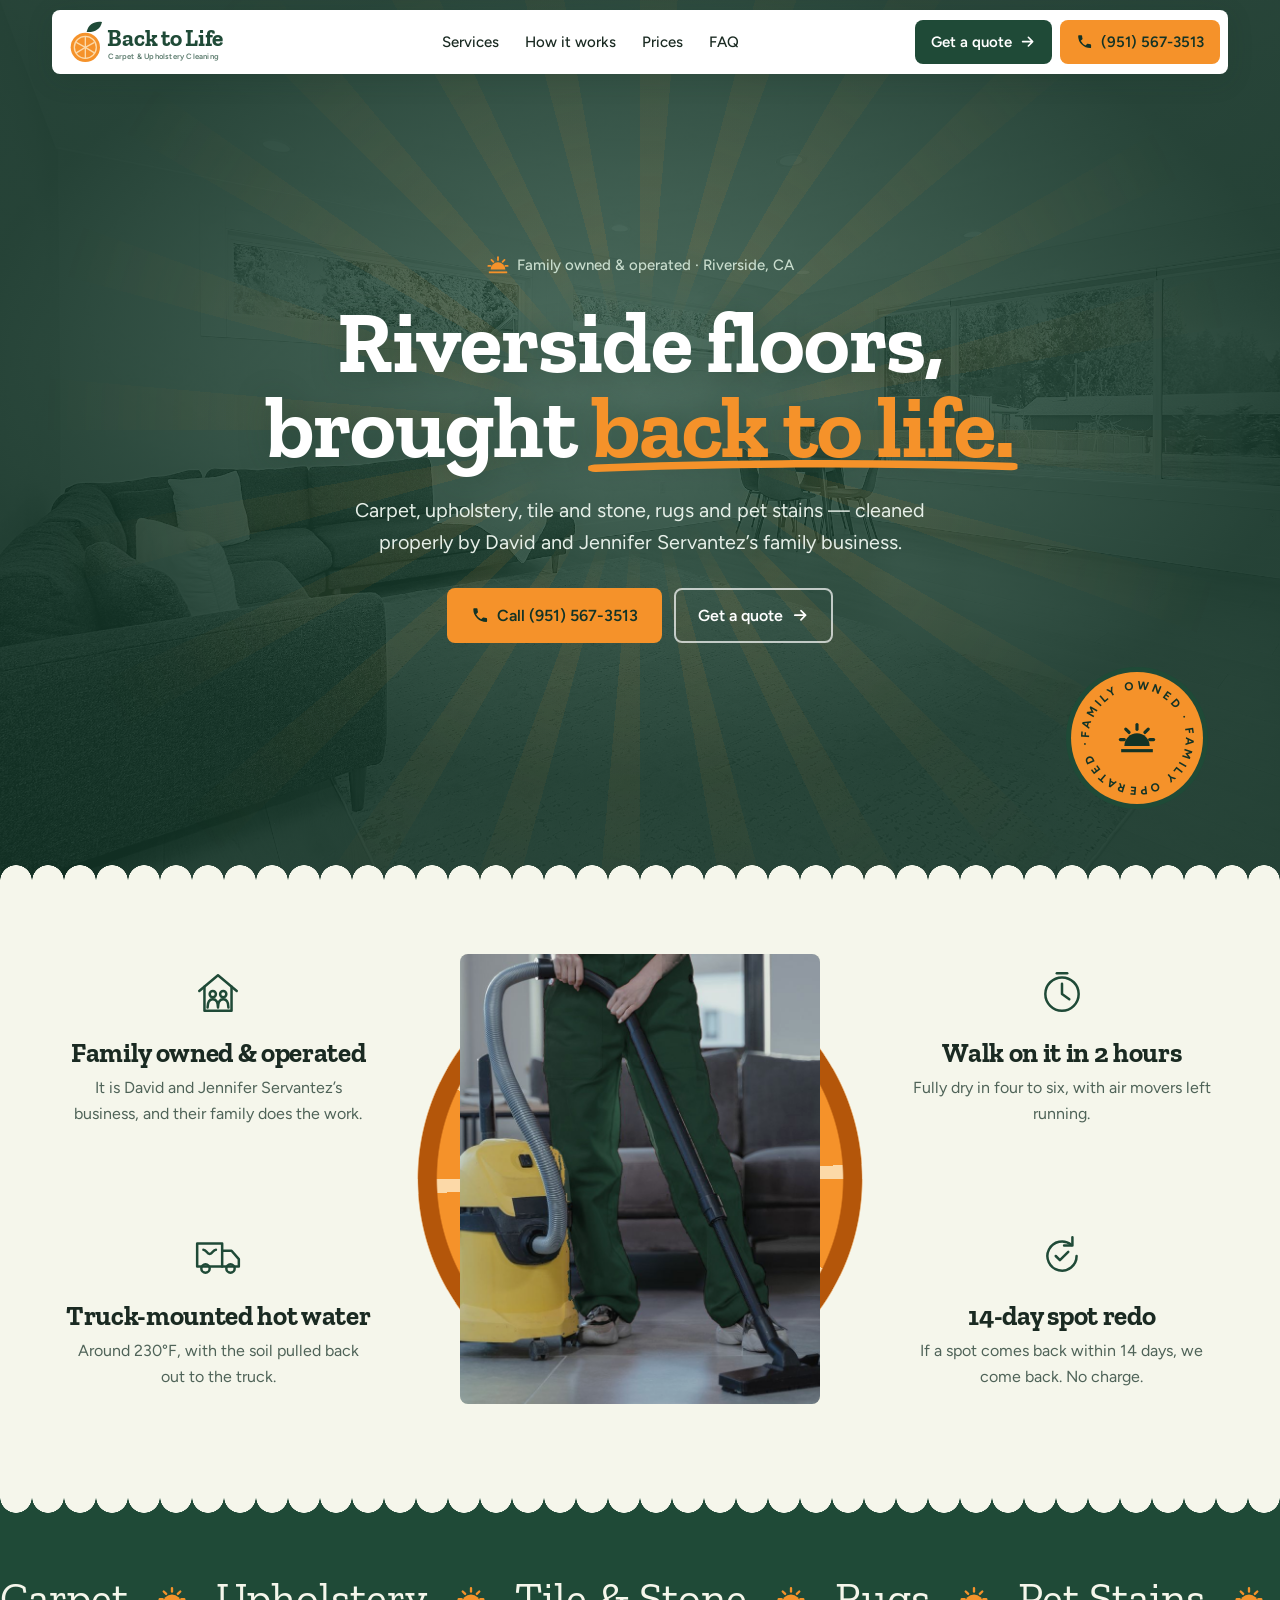
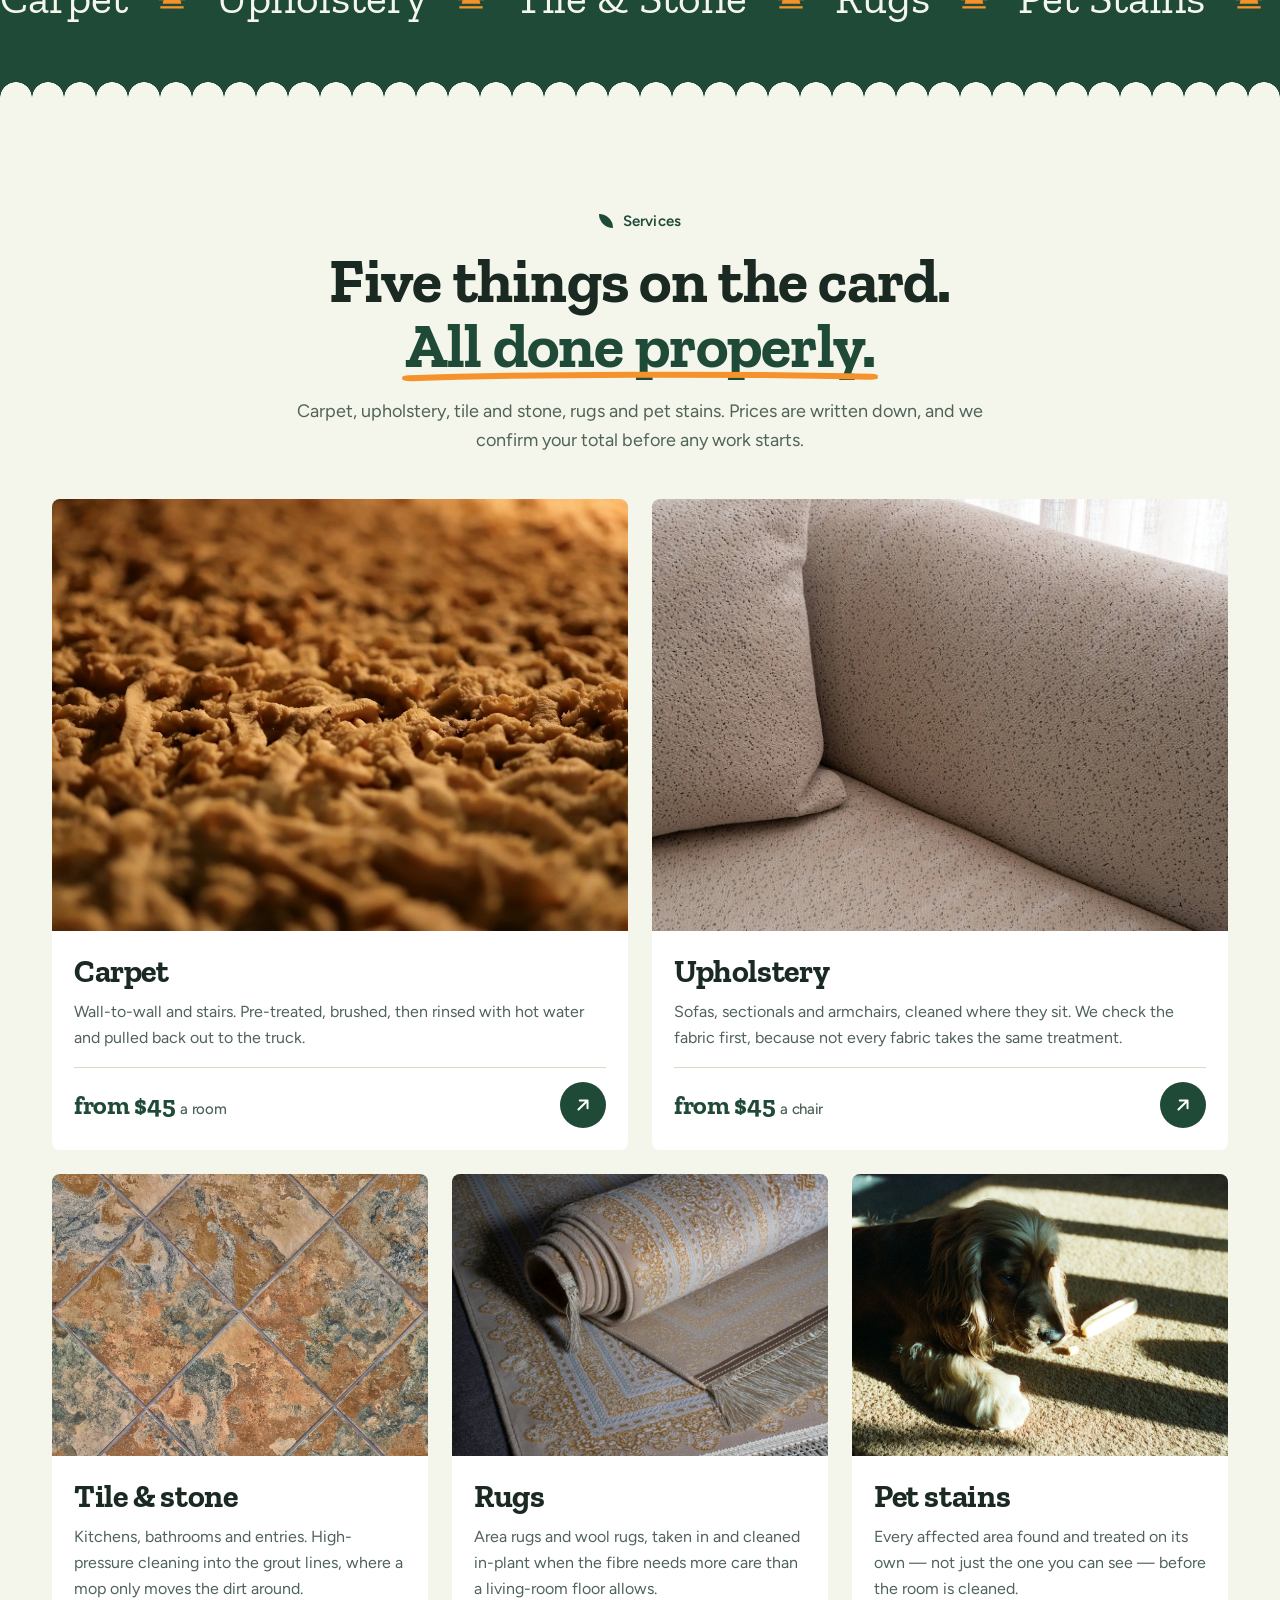
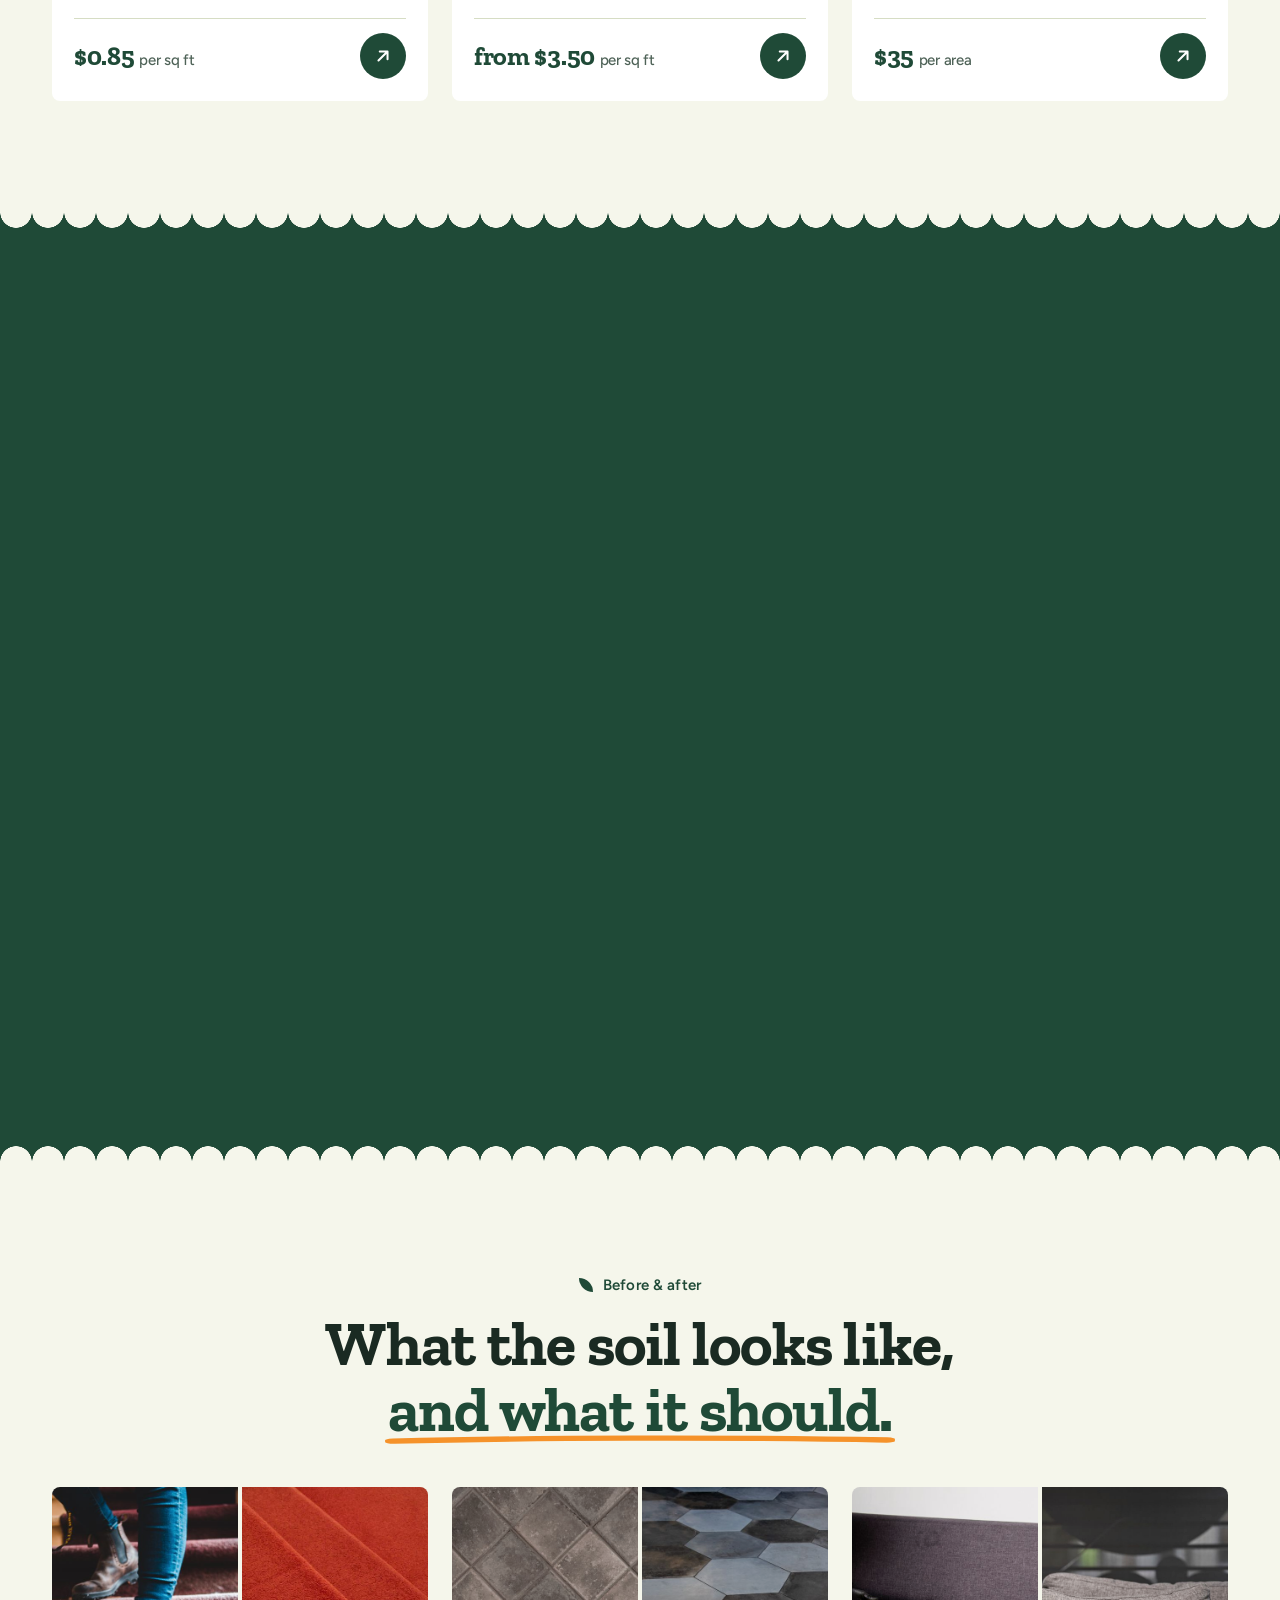
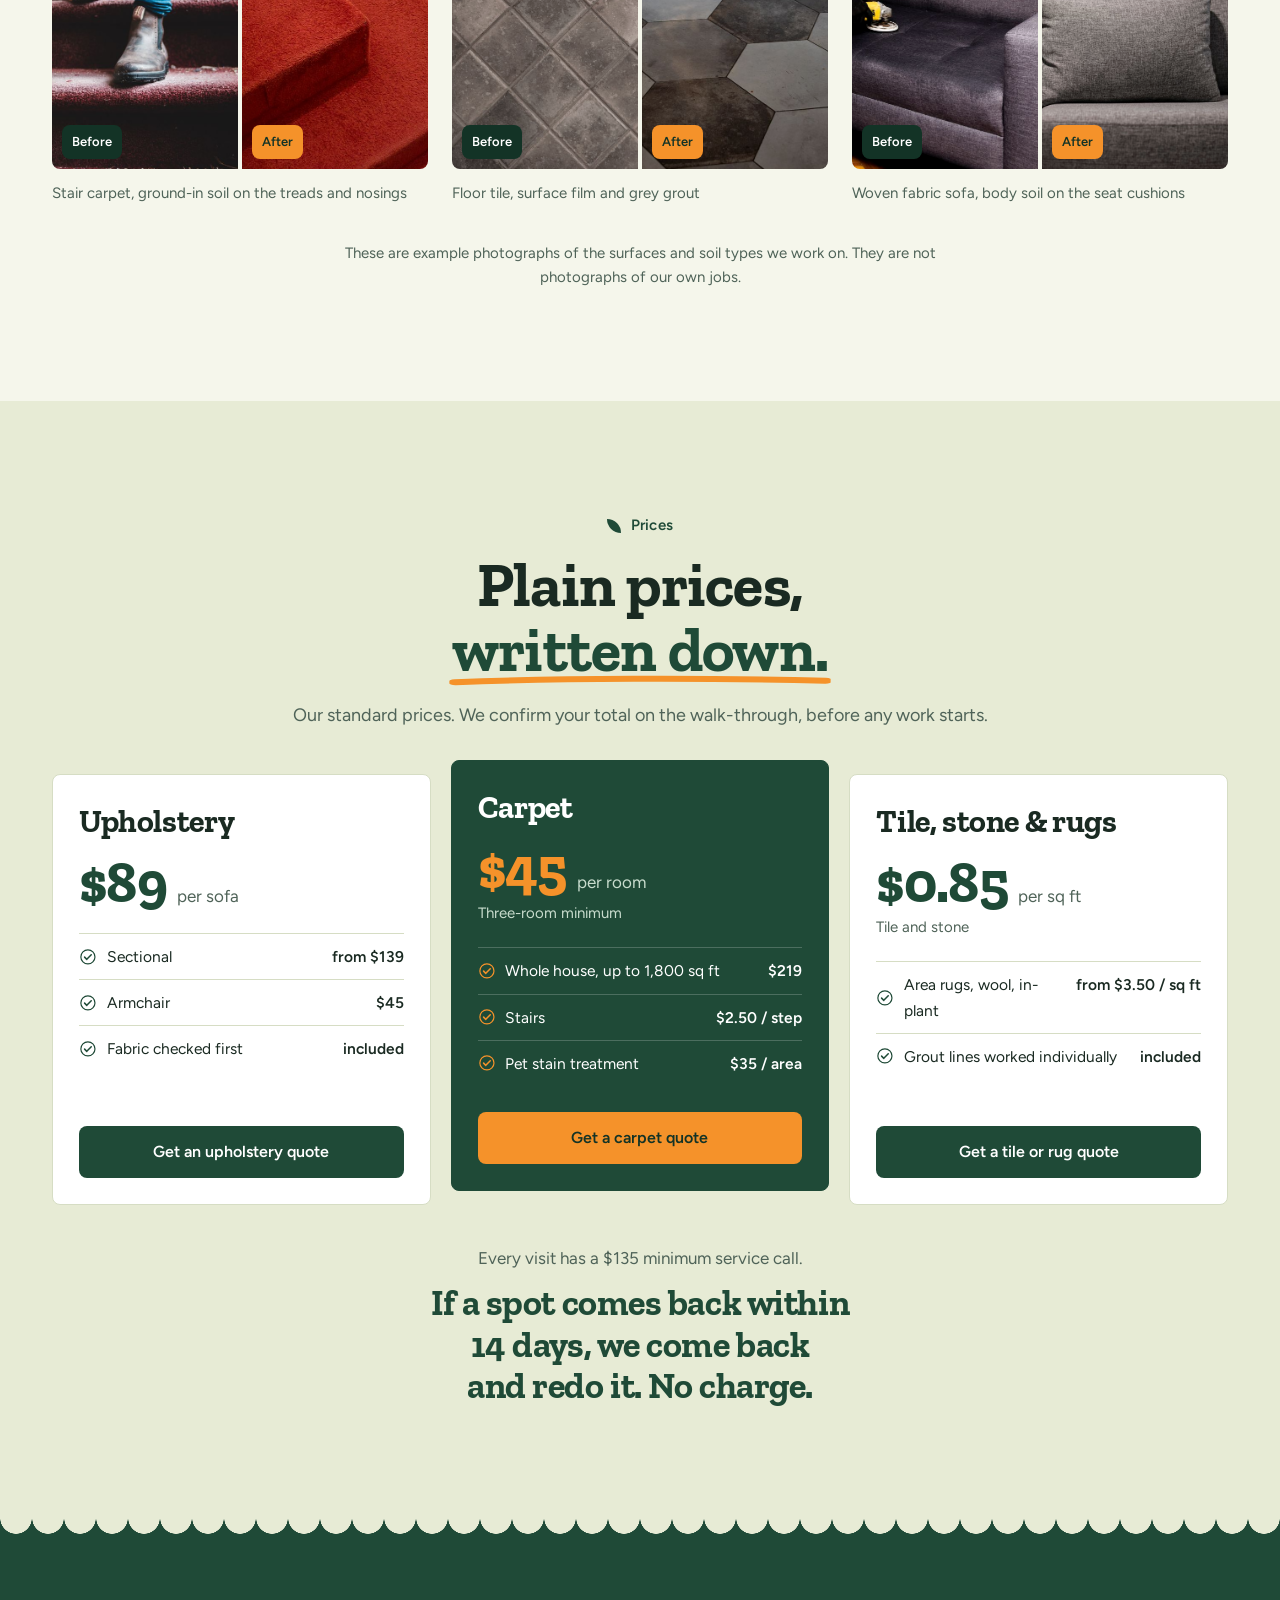
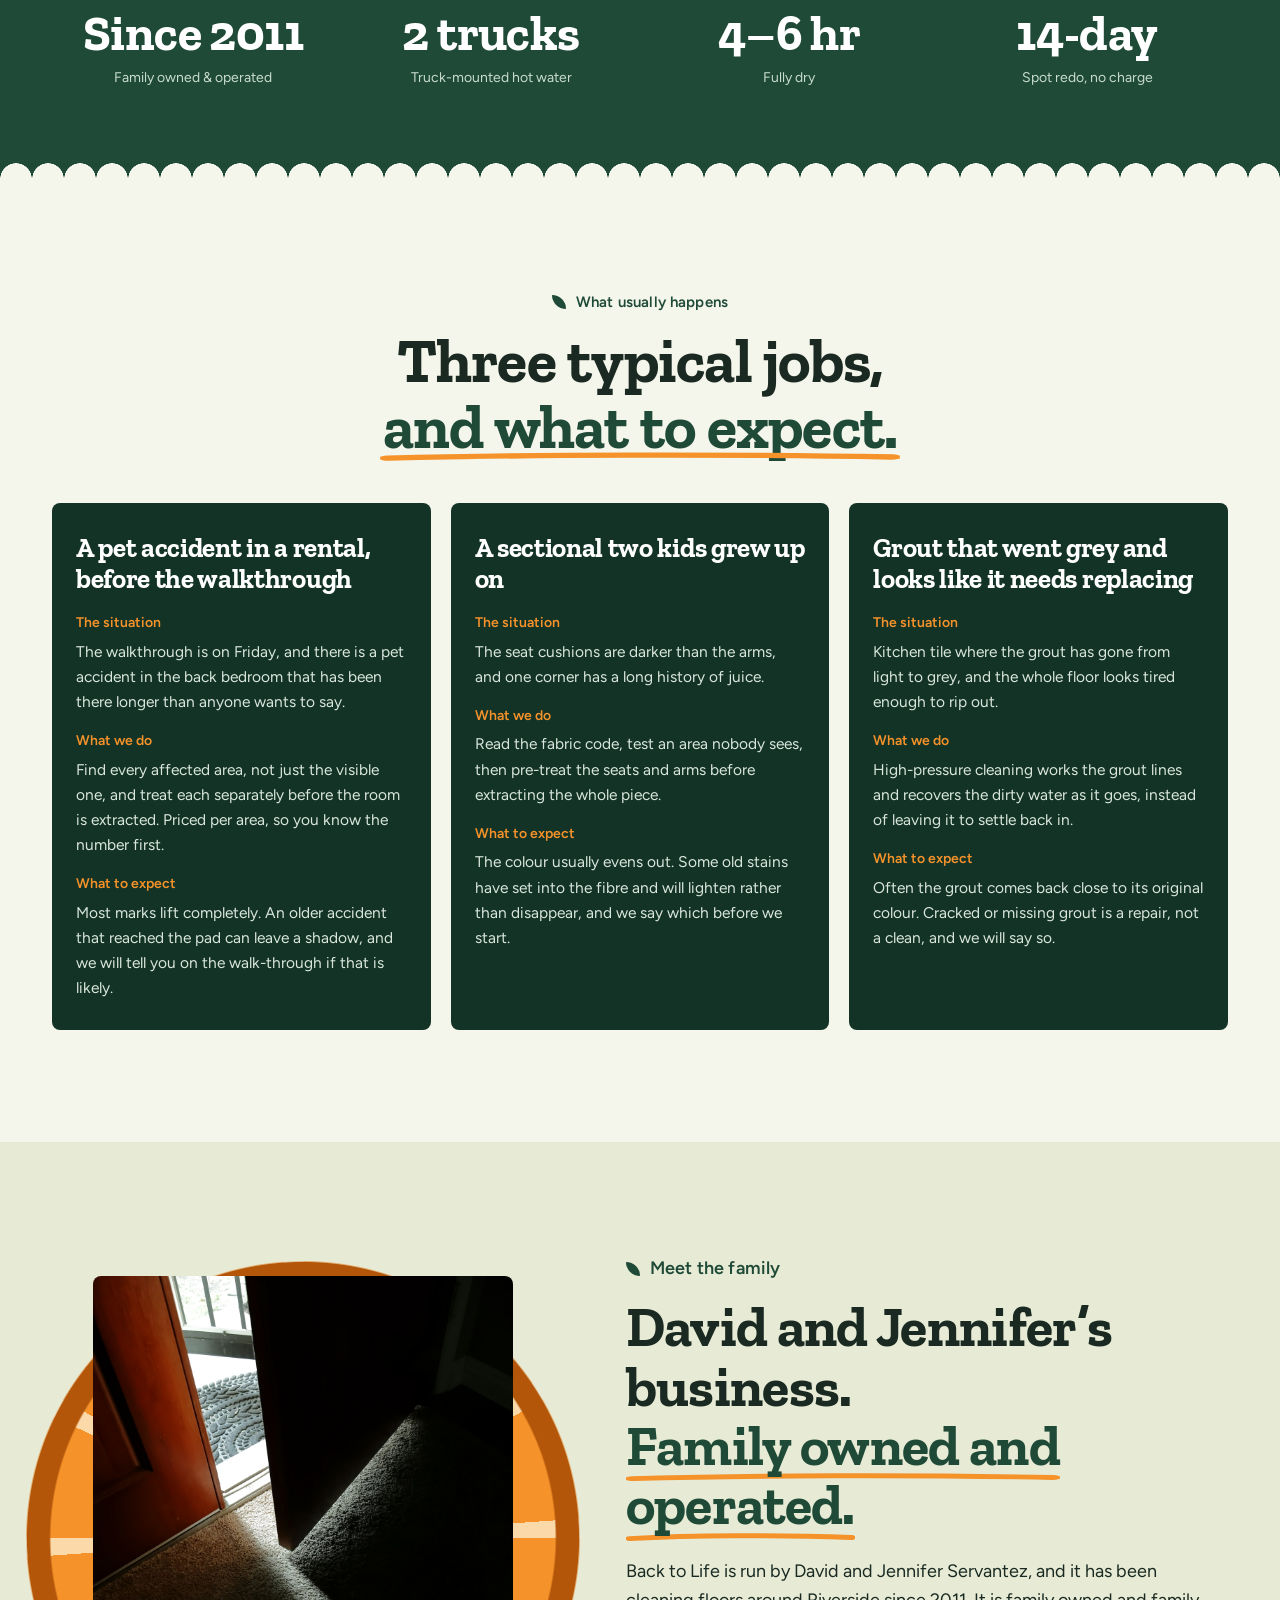
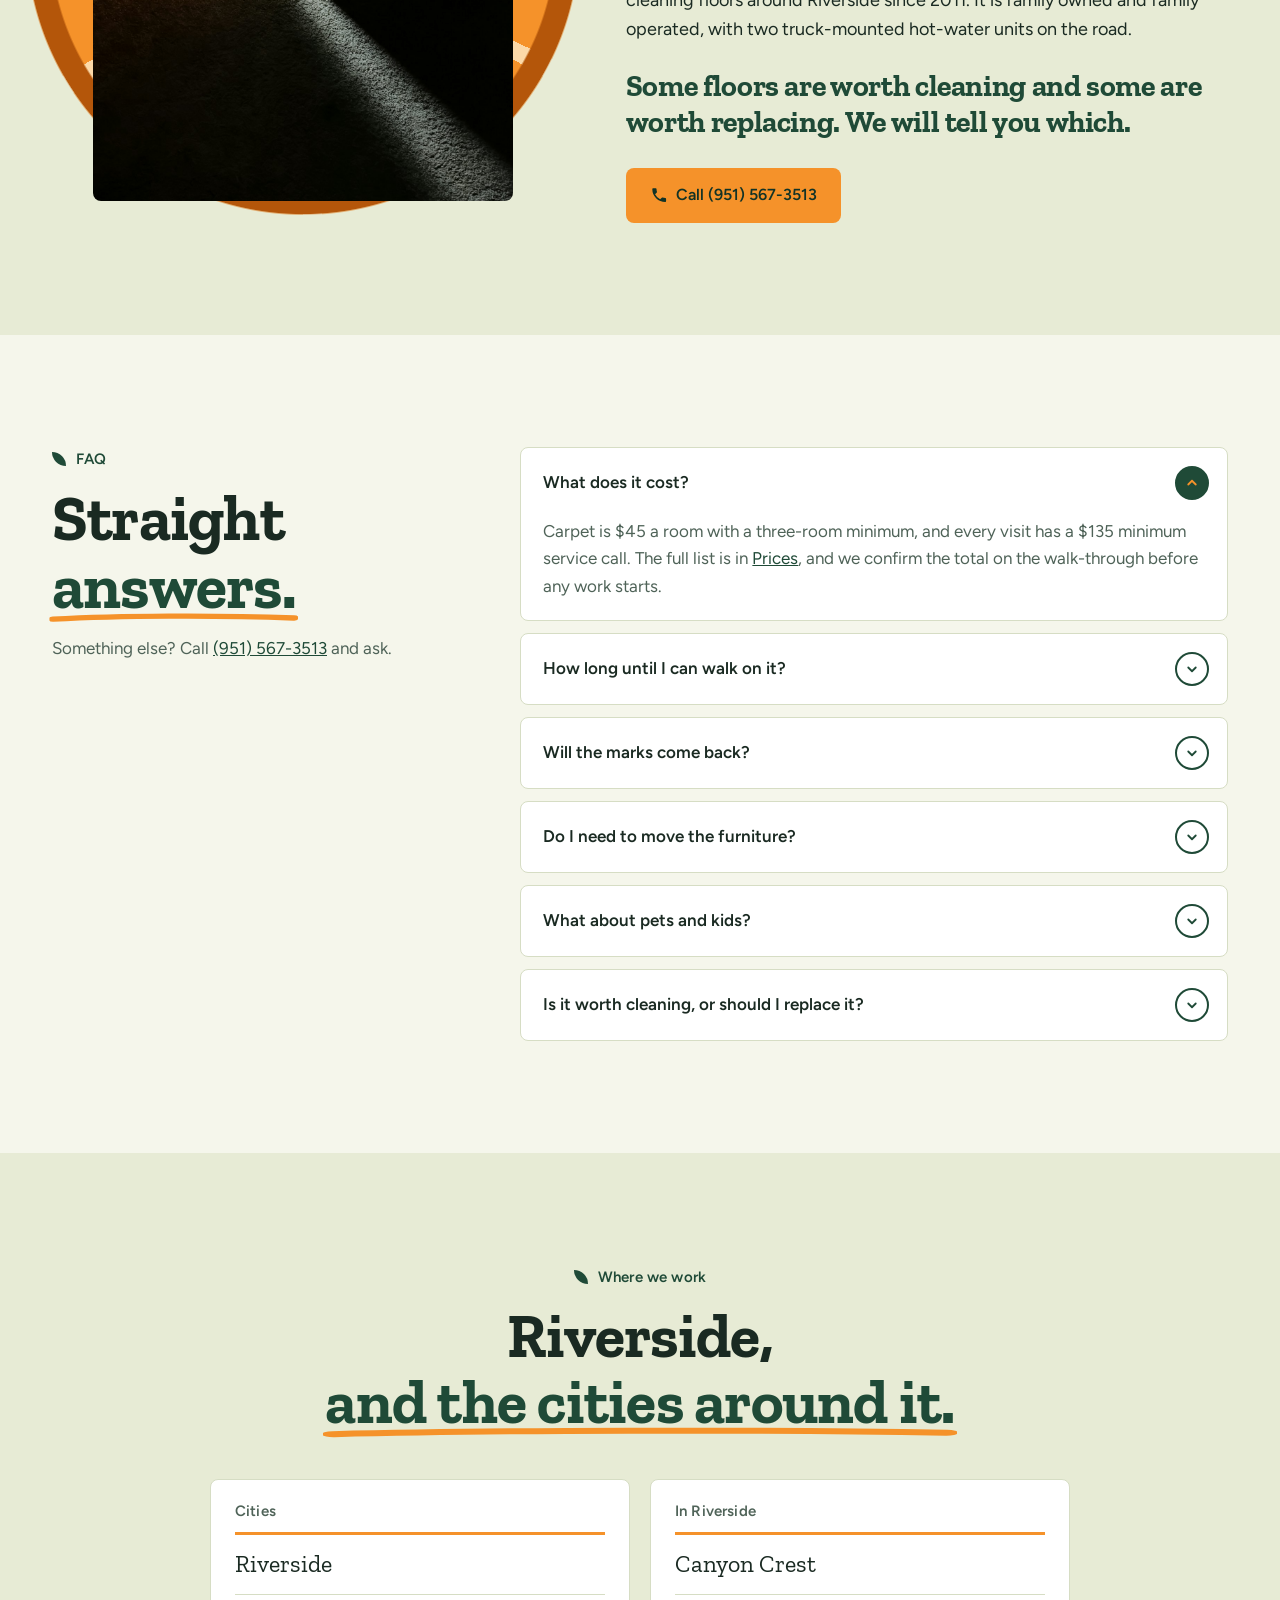
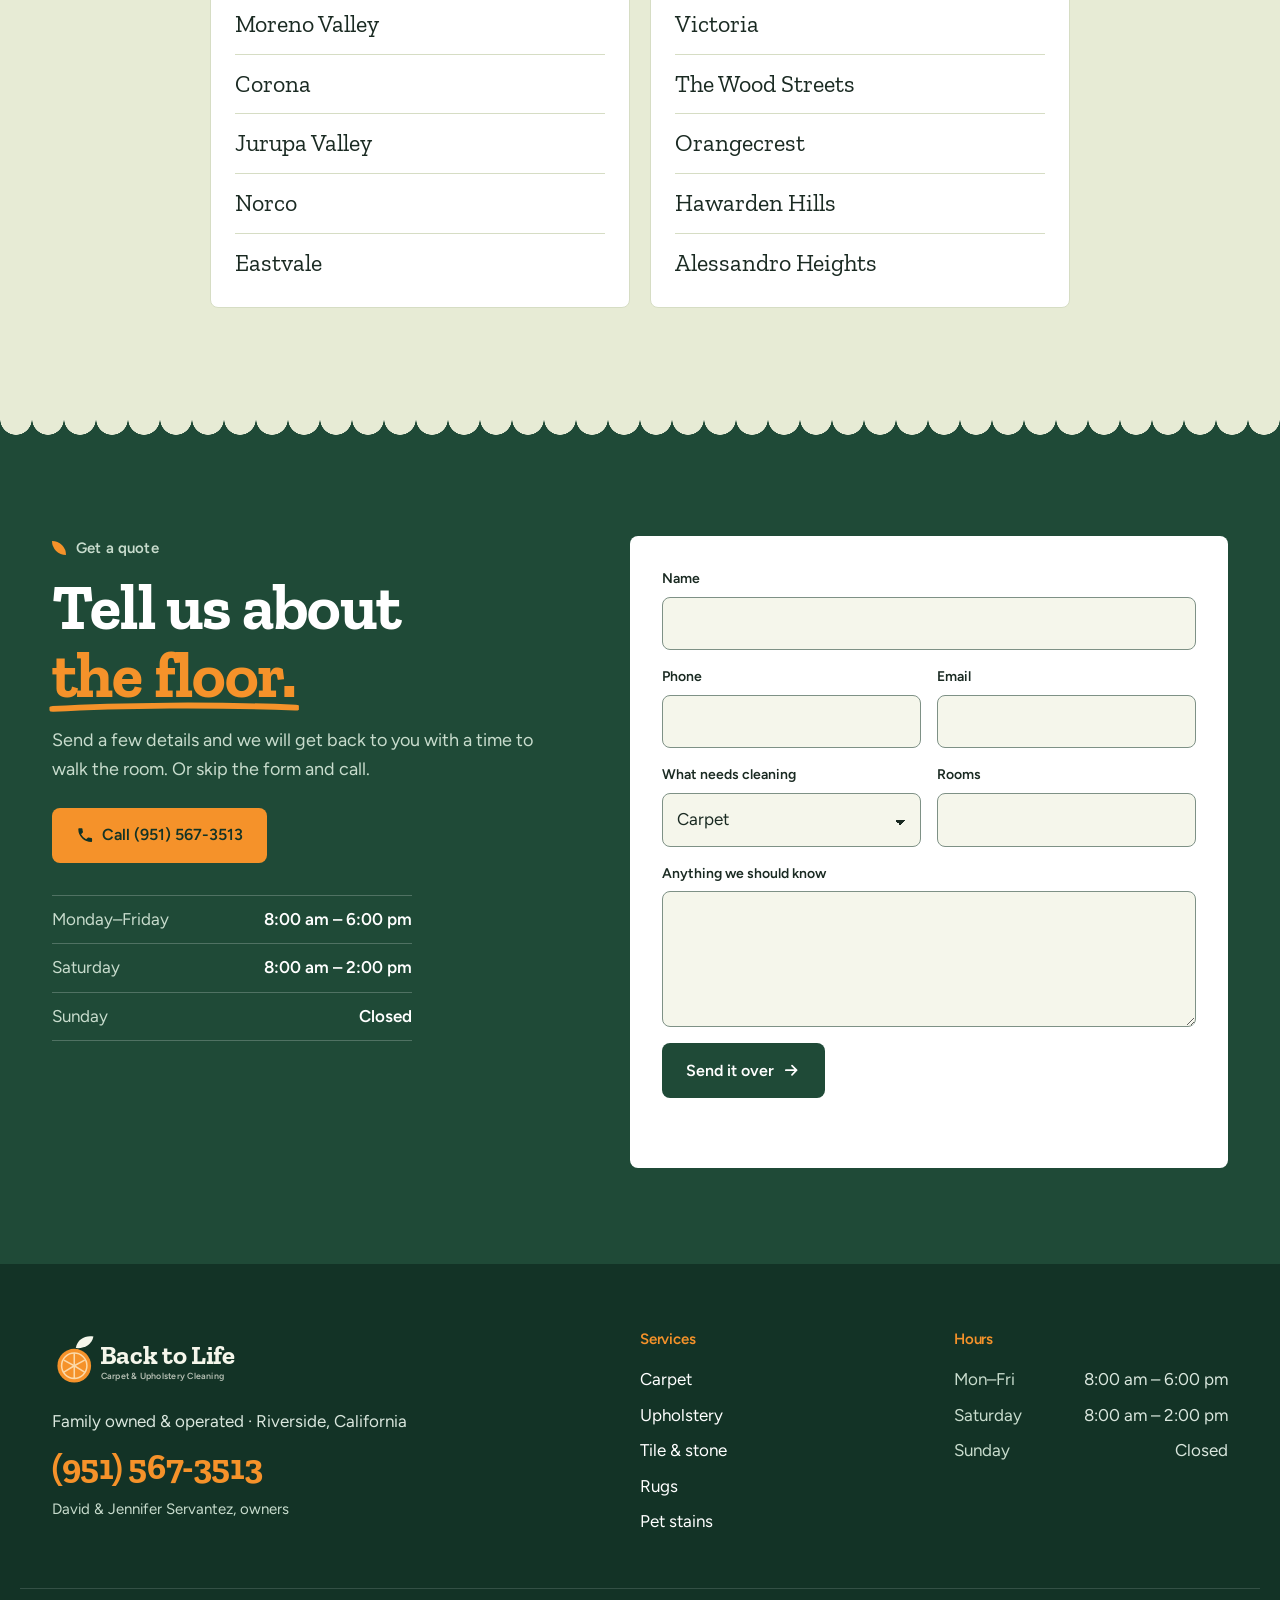
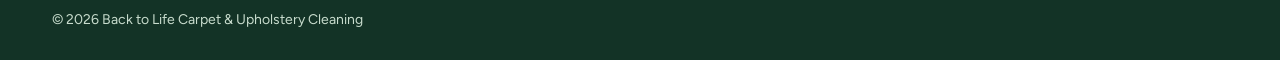
==== e/index.html @ da3a1305 "Preview: add Concepts E, F and G Co-Authored-By: Claude Opus 5.5 <noreply@anthropic.com>" ====
<!doctype html>
<html lang="en">
<head>
  <meta charset="utf-8">
  <meta name="viewport" content="width=device-width, initial-scale=1">
  <title>Back to Life Carpet &amp; Upholstery Cleaning · Riverside, CA</title>
  <meta name="description" content="Family owned and operated carpet, upholstery, tile and stone, rug and pet stain cleaning in Riverside, California. Call (951) 567-3513.">
  <meta name="robots" content="noindex, nofollow">
  <!-- CONCEPT E (citrus grove) — spec mockup for a prospect. Not launched. Same layout as Concepts A to D; new palette, type and proposed logo. Many details are illustrative — see HANDOFF-FOR-JOHN.md §0. -->
  <link rel="preconnect" href="https://fonts.googleapis.com">
  <link rel="preconnect" href="https://fonts.gstatic.com" crossorigin>
  <link href="https://fonts.googleapis.com/css2?family=Zilla+Slab:wght@600;700&family=Figtree:wght@400;500;600;700&display=swap" rel="stylesheet">
  <link rel="stylesheet" href="styles.css">
  <script>document.documentElement.classList.add('js');</script>
</head>
<body>
  <!-- ============ SVG sprite: logo + icons ============ -->
  <svg width="0" height="0" style="position:absolute" aria-hidden="true" focusable="false">
    <!-- Logo: CONCEPT E — a proposed refresh (an orange with a leaf). Not their mark; for discussion only. -->
    <symbol id="logo" viewBox="0 0 300 72">
      <path fill="currentColor" d="M31 21 C 33 9, 44 4, 54 6 C 52 17, 42 22, 31 21 Z"/>
      <circle cx="29" cy="44" r="22" fill="#F5922A"/>
      <g stroke="#FCD9A8" stroke-width="2" stroke-linecap="round"><path d="M29 44 L29 28"/><path d="M29 44 L42 37"/><path d="M29 44 L42 52"/><path d="M29 44 L29 60"/><path d="M29 44 L16 52"/><path d="M29 44 L16 37"/></g>
      <circle cx="29" cy="44" r="16.5" fill="none" stroke="#FCD9A8" stroke-width="2"/>
      <text x="62" y="42" font-family="'Zilla Slab', Rockwell, Georgia, serif" font-weight="700" font-size="35" letter-spacing="-.4" fill="currentColor">Back to Life</text>
      <text x="63.5" y="61" font-family="'Figtree', system-ui, sans-serif" font-weight="600" font-size="11.6" letter-spacing=".3" fill="currentColor" opacity=".72">Carpet &amp; Upholstery Cleaning</text>
    </symbol>
    <symbol id="i-sun" viewBox="0 0 24 24"><path fill="currentColor" d="M4 17a8 8 0 0 1 16 0z"/><g stroke="currentColor" stroke-width="2" stroke-linecap="round"><path d="M12 3.5v3"/><path d="M4.9 6.4l2.1 2.1"/><path d="M19.1 6.4 17 8.5"/><path d="M1.5 13h2.5"/><path d="M20 13h2.5"/></g><path fill="currentColor" d="M2 19h20v2H2z"/></symbol>
    <symbol id="i-phone" viewBox="0 0 24 24"><path fill="currentColor" d="M6.6 10.8a15.2 15.2 0 0 0 6.6 6.6l2.2-2.2c.3-.3.7-.4 1-.2 1.1.4 2.3.6 3.6.6.6 0 1 .4 1 1V20c0 .6-.4 1-1 1A17 17 0 0 1 3 4c0-.6.4-1 1-1h3.5c.6 0 1 .4 1 1 0 1.3.2 2.5.6 3.6.1.3 0 .7-.2 1z"/></symbol>
    <symbol id="i-arrow" viewBox="0 0 24 24"><path fill="none" stroke="currentColor" stroke-width="2.2" stroke-linecap="round" stroke-linejoin="round" d="M5 12h14M13 6l6 6-6 6"/></symbol>
    <symbol id="i-check" viewBox="0 0 24 24"><circle cx="12" cy="12" r="9.5" fill="none" stroke="currentColor" stroke-width="1.6"/><path fill="none" stroke="currentColor" stroke-width="2" stroke-linecap="round" stroke-linejoin="round" d="M7.5 12.3l3 3 6-6.3"/></symbol>
    <symbol id="i-chev" viewBox="0 0 24 24"><path fill="none" stroke="currentColor" stroke-width="2.4" stroke-linecap="round" stroke-linejoin="round" d="M7 10l5 5 5-5"/></symbol>
    <symbol id="i-home" viewBox="0 0 48 48"><g fill="none" stroke="currentColor" stroke-width="2.4" stroke-linecap="round" stroke-linejoin="round"><path d="M6 22 24 7l18 15"/><path d="M11 18v23h26V18"/><circle cx="19" cy="25" r="3"/><circle cx="29" cy="25" r="3"/><path d="M14 38c0-5 2-8 5-8s5 3 5 8M24 38c0-5 2-8 5-8s5 3 5 8"/></g></symbol>
    <symbol id="i-truck" viewBox="0 0 48 48"><g fill="none" stroke="currentColor" stroke-width="2.4" stroke-linecap="round" stroke-linejoin="round"><path d="M4 12h24v22H4z"/><path d="M28 19h9l7 8v7H28"/><circle cx="12" cy="36" r="4"/><circle cx="36" cy="36" r="4"/><path d="M10 18c3 0 3 4 6 4s3-4 6-4"/></g></symbol>
    <symbol id="i-clock" viewBox="0 0 48 48"><g fill="none" stroke="currentColor" stroke-width="2.4" stroke-linecap="round" stroke-linejoin="round"><circle cx="24" cy="25" r="16"/><path d="M24 15v10l7 5"/><path d="M19 5h10"/></g></symbol>
    <symbol id="i-redo" viewBox="0 0 48 48"><g fill="none" stroke="currentColor" stroke-width="2.4" stroke-linecap="round" stroke-linejoin="round"><path d="M38 24a14 14 0 1 1-5-10.7"/><path d="M34 6v8h-8"/><path d="M18 24l4 4 8-8"/></g></symbol>
  </svg>

  <a class="skip-link" href="#main">Skip to content</a>

  <!-- ============ HEADER — floating white bar ============ -->
  <header class="site-header">
    <div class="wrap">
      <div class="header-bar">
        <a class="brand" href="#top" aria-label="Back to Life Carpet and Upholstery Cleaning, back to top">
          <svg class="logo" viewBox="0 0 300 72" aria-hidden="true"><use href="#logo"/></svg>
        </a>
        <nav class="site-nav" aria-label="Main">
          <ul>
            <li><a href="#services">Services</a></li>
            <li><a href="#how">How it works</a></li>
            <li><a href="#prices">Prices</a></li>
            <li><a href="#faq">FAQ</a></li>
          </ul>
        </nav>
        <div class="header-actions">
          <a class="btn btn-dark btn-sm header-quote" href="#contact">Get a quote <svg class="ico" aria-hidden="true"><use href="#i-arrow"/></svg></a>
          <a class="btn btn-accent btn-sm" href="tel:+19515673513"><svg class="ico" aria-hidden="true"><use href="#i-phone"/></svg><span class="hide-sm">(951) 567-3513</span><span class="show-sm">Call</span></a>
        </div>
      </div>
    </div>
  </header>

  <main id="main">

    <!-- ============ HERO ============ -->
    <section class="hero band-dark" id="top" aria-labelledby="hero-title">
      <!-- PLACEHOLDER stock (Unsplash) — greyscale under a grove-green overlay -->
      <img class="hero-bg" src="../assets/PLACEHOLDER-hero-room.jpg" width="2400" height="1600" fetchpriority="high"
           alt="" aria-hidden="true">
      <div class="hero-scrim" aria-hidden="true"></div>
      <div class="hero-sun" aria-hidden="true"></div>
      <div class="wrap hero-inner">
        <p class="kicker reveal"><svg class="ico" aria-hidden="true"><use href="#i-sun"/></svg> Family owned &amp; operated · Riverside, CA</p>
        <h1 id="hero-title" class="reveal">Riverside floors,<br class="br-lg"> brought <span class="hl">back to life.</span></h1>
        <p class="hero-lede reveal">Carpet, upholstery, tile and stone, rugs and pet stains — cleaned properly by David and Jennifer Servantez’s family business.</p>
        <div class="hero-ctas reveal">
          <a class="btn btn-accent" href="tel:+19515673513"><svg class="ico" aria-hidden="true"><use href="#i-phone"/></svg> Call (951) 567-3513</a>
          <a class="btn btn-light" href="#contact">Get a quote <svg class="ico" aria-hidden="true"><use href="#i-arrow"/></svg></a>
        </div>
      </div>
      <div class="stamp" aria-hidden="true">
        <svg viewBox="0 0 120 120" class="stamp-ring">
          <defs><path id="stamp-path" d="M60 60 m-44 0 a44 44 0 1 1 88 0 a44 44 0 1 1 -88 0"/></defs>
          <text><textPath href="#stamp-path" startOffset="0" textLength="272" lengthAdjust="spacing">FAMILY OWNED · FAMILY OPERATED ·</textPath></text>
        </svg>
        <svg class="stamp-sun" viewBox="0 0 24 24"><use href="#i-sun"/></svg>
      </div>
      <div class="edge edge-bottom" style="--edge: var(--bg)" aria-hidden="true"></div>
    </section>

    <!-- ============ FEATURES ============ -->
    <section class="features band-light" aria-label="Why Back to Life">
      <div class="wrap features-grid">
        <div class="feature reveal">
          <svg class="feature-ico" aria-hidden="true"><use href="#i-home"/></svg>
          <h2>Family owned &amp; operated</h2>
          <p>It is David and Jennifer Servantez’s business, and their family does the work.</p>
        </div>
        <div class="feature reveal">
          <svg class="feature-ico" aria-hidden="true"><use href="#i-truck"/></svg>
          <h2>Truck-mounted hot water</h2>
          <p>Around 230°F, with the soil pulled back out to the truck.</p>
        </div>
        <figure class="features-media reveal">
          <div class="sun-disc" aria-hidden="true"></div>
          <div class="frame">
            <!-- PLACEHOLDER stock (Pexels 6195273), coveralls recoloured to grove green -->
            <img src="../assets/PLACEHOLDER-feature-clean-e.jpg" width="1400" height="933" loading="lazy"
                 alt="A technician in work coveralls cleaning a living-room floor beside a grey sofa">

          </div>
        </figure>
        <div class="feature reveal">
          <svg class="feature-ico" aria-hidden="true"><use href="#i-clock"/></svg>
          <h2>Walk on it in 2 hours</h2>
          <p>Fully dry in four to six, with air movers left running.</p>
        </div>
        <div class="feature reveal">
          <svg class="feature-ico" aria-hidden="true"><use href="#i-redo"/></svg>
          <h2>14-day spot redo</h2>
          <p>If a spot comes back within 14 days, we come back. No charge.</p>
        </div>
      </div>
    </section>

    <!-- ============ MARQUEE — real services only ============ -->
    <section class="marquee band-dark" aria-label="Services">
      <div class="edge edge-top" style="--edge: var(--bg)" aria-hidden="true"></div>
      <ul class="visually-hidden">
        <li>Carpet</li><li>Upholstery</li><li>Tile and stone</li><li>Rugs</li><li>Pet stains</li>
      </ul>
      <div class="marquee-track" aria-hidden="true">
        <div class="marquee-group">
          <span>Carpet</span><svg class="ico"><use href="#i-sun"/></svg>
          <span>Upholstery</span><svg class="ico"><use href="#i-sun"/></svg>
          <span>Tile &amp; Stone</span><svg class="ico"><use href="#i-sun"/></svg>
          <span>Rugs</span><svg class="ico"><use href="#i-sun"/></svg>
          <span>Pet Stains</span><svg class="ico"><use href="#i-sun"/></svg>
          <span>Family Owned</span><svg class="ico"><use href="#i-sun"/></svg>
        </div>
        <div class="marquee-group">
          <span>Carpet</span><svg class="ico"><use href="#i-sun"/></svg>
          <span>Upholstery</span><svg class="ico"><use href="#i-sun"/></svg>
          <span>Tile &amp; Stone</span><svg class="ico"><use href="#i-sun"/></svg>
          <span>Rugs</span><svg class="ico"><use href="#i-sun"/></svg>
          <span>Pet Stains</span><svg class="ico"><use href="#i-sun"/></svg>
          <span>Family Owned</span><svg class="ico"><use href="#i-sun"/></svg>
        </div>
      </div>
      <div class="edge edge-bottom" style="--edge: var(--bg)" aria-hidden="true"></div>
    </section>

    <!-- ============ SERVICES — the five on the card ============ -->
    <section class="section band-light" id="services" aria-labelledby="services-title">
      <div class="wrap">
        <header class="section-head center reveal">
          <p class="eyebrow">Services</p>
          <h2 id="services-title">Five things on the card.<br> <span class="hl">All done properly.</span></h2>
          <p class="section-lede">Carpet, upholstery, tile and stone, rugs and pet stains. Prices are written down, and we confirm your total before any work starts.</p>
        </header>

        <div class="service-grid">
          <article class="service service-lg reveal">
            <div class="frame frame-43"><img src="../assets/PLACEHOLDER-service-carpet.jpg" width="1200" height="800" loading="lazy" alt="Close-up of dense tan carpet pile, shallow focus"></div>
            <div class="service-body">
              <h3>Carpet</h3>
              <p>Wall-to-wall and stairs. Pre-treated, brushed, then rinsed with hot water and pulled back out to the truck.</p>
              <div class="service-foot"><span class="price">from $45 <small>a room</small></span><a class="round-btn" href="#prices" aria-label="Carpet prices"><svg aria-hidden="true"><use href="#i-arrow"/></svg></a></div>
            </div>
          </article>

          <article class="service service-lg reveal">
            <div class="frame frame-43"><img src="../assets/PLACEHOLDER-service-upholstery.jpg" width="1200" height="1800" loading="lazy" alt="The arm and seat of a textured oatmeal fabric sofa in soft window light"></div>
            <div class="service-body">
              <h3>Upholstery</h3>
              <p>Sofas, sectionals and armchairs, cleaned where they sit. We check the fabric first, because not every fabric takes the same treatment.</p>
              <div class="service-foot"><span class="price">from $45 <small>a chair</small></span><a class="round-btn" href="#prices" aria-label="Upholstery prices"><svg aria-hidden="true"><use href="#i-arrow"/></svg></a></div>
            </div>
          </article>

          <article class="service reveal">
            <div class="frame frame-43"><img src="../assets/PLACEHOLDER-service-tile.jpg" width="1200" height="1200" loading="lazy" alt="Warm-toned stone-look floor tile laid on the diagonal, grout lines visible"></div>
            <div class="service-body">
              <h3>Tile &amp; stone</h3>
              <p>Kitchens, bathrooms and entries. High-pressure cleaning into the grout lines, where a mop only moves the dirt around.</p>
              <div class="service-foot"><span class="price">$0.85 <small>per sq ft</small></span><a class="round-btn" href="#prices" aria-label="Tile and stone prices"><svg aria-hidden="true"><use href="#i-arrow"/></svg></a></div>
            </div>
          </article>

          <article class="service reveal">
            <div class="frame frame-43"><img src="../assets/PLACEHOLDER-service-rugs.jpg" width="1200" height="1800" loading="lazy" alt="A patterned area rug rolled up on top of another rug"></div>
            <div class="service-body">
              <h3>Rugs</h3>
              <p>Area rugs and wool rugs, taken in and cleaned in-plant when the fibre needs more care than a living-room floor allows.</p>
              <div class="service-foot"><span class="price">from $3.50 <small>per sq ft</small></span><a class="round-btn" href="#prices" aria-label="Rug prices"><svg aria-hidden="true"><use href="#i-arrow"/></svg></a></div>
            </div>
          </article>

          <article class="service reveal">
            <div class="frame frame-43"><img src="../assets/PLACEHOLDER-service-pet.jpg" width="1200" height="796" loading="lazy" alt="A spaniel resting on a light carpet in bands of sunlight"></div>
            <div class="service-body">
              <h3>Pet stains</h3>
              <p>Every affected area found and treated on its own — not just the one you can see — before the room is cleaned.</p>
              <div class="service-foot"><span class="price">$35 <small>per area</small></span><a class="round-btn" href="#prices" aria-label="Pet stain prices"><svg aria-hidden="true"><use href="#i-arrow"/></svg></a></div>
            </div>
          </article>
        </div>
      </div>
    </section>

    <!-- ============ HOW IT WORKS — five staggered step cards ============ -->
    <section class="how band-dark" id="how" aria-labelledby="how-title">
      <div class="edge edge-top" style="--edge: var(--bg)" aria-hidden="true"></div>
      <div class="wrap">
        <header class="section-head reveal">
          <p class="eyebrow eyebrow-light">How it works</p>
          <h2 id="how-title">Five passes, <span class="hl">start to finish.</span></h2>
          <p class="section-lede">What actually happens in your house, in order. Nothing skipped to save time.</p>
        </header>

        <ol class="steps">
          <li class="step reveal">
            <span class="step-num" aria-hidden="true">01</span>
            <div class="step-card">
              <h3><span class="visually-hidden">Step 1: </span>Walk the room</h3>
              <p>We look at the floor before we quote: the fibre, the traffic lanes, and what the marks really are.</p>
              <div class="step-img"><img src="../assets/PLACEHOLDER-pass-01.jpg" width="1400" height="933" loading="lazy" alt="A floor-level view across carpet pile in low raking light"></div>
            </div>
          </li>
          <li class="step reveal">
            <span class="step-num" aria-hidden="true">02</span>
            <div class="step-card">
              <h3><span class="visually-hidden">Step 2: </span>Treat the marks</h3>
              <p>Every mark gets its own pre-treatment, left for ten minutes before any machine touches it.</p>
              <div class="step-img step-img-low"><img src="../assets/PLACEHOLDER-pass-02.jpg" width="1400" height="2100" loading="lazy" alt="Someone on hands and knees working a cloth over one spot at floor level, beside a patterned rug"></div>
            </div>
          </li>
          <li class="step reveal">
            <span class="step-num" aria-hidden="true">03</span>
            <div class="step-card">
              <h3><span class="visually-hidden">Step 3: </span>Pull it out</h3>
              <p>Brushes loosen the soil, then water at around 230°F rinses it out and back to the truck.</p>
              <div class="step-img"><img src="../assets/PLACEHOLDER-ba-sofa-before.jpg" width="1000" height="667" loading="lazy" alt="A grey fabric sofa seat being worked over with a rotary brush"></div>
            </div>
          </li>
          <li class="step reveal">
            <span class="step-num" aria-hidden="true">04</span>
            <div class="step-card">
              <h3><span class="visually-hidden">Step 4: </span>Set the pile</h3>
              <p>A grooming rake stands the fibres up, so the carpet dries upright instead of matted flat.</p>
              <div class="step-img"><img src="../assets/PLACEHOLDER-pass-04.jpg" width="1400" height="932" loading="lazy" alt="Carpet pile standing upright and even across the frame"></div>
            </div>
          </li>
          <li class="step reveal">
            <span class="step-num" aria-hidden="true">05</span>
            <div class="step-card">
              <h3><span class="visually-hidden">Step 5: </span>Leave it drying</h3>
              <p>Air movers stay running. Walk on it in about two hours; fully dry in four to six.</p>
              <div class="step-img"><img src="../assets/PLACEHOLDER-pass-05.jpg" width="1400" height="935" loading="lazy" alt="An empty carpeted room with sun coming through a sliding glass door"></div>
            </div>
          </li>
        </ol>
      </div>
      <div class="edge edge-bottom" style="--edge: var(--bg)" aria-hidden="true"></div>
    </section>

    <!-- ============ BEFORE / AFTER — static splits, honestly labelled ============ -->
    <section class="section band-light" id="before-after" aria-labelledby="ba-title">
      <div class="wrap">
        <header class="section-head center reveal">
          <p class="eyebrow">Before &amp; after</p>
          <h2 id="ba-title">What the soil looks like,<br> <span class="hl">and what it should.</span></h2>
        </header>

        <div class="ba-grid">
          <figure class="ba reveal">
            <div class="ba-pair">
              <div class="ba-half"><img src="../assets/PLACEHOLDER-ba-stairs-before.jpg" width="1000" height="667" loading="lazy" alt="Worn red stair carpet with grit ground into the treads"><span class="ba-label">Before</span></div>
              <div class="ba-half"><img src="../assets/PLACEHOLDER-ba-stairs-after.jpg" width="1000" height="645" loading="lazy" alt="Clean red stair carpet with crisp, even pile on the nosings"><span class="ba-label ba-label-after">After</span></div>
            </div>
            <figcaption>Stair carpet, ground-in soil on the treads and nosings</figcaption>
          </figure>
          <figure class="ba reveal">
            <div class="ba-pair">
              <div class="ba-half"><img src="../assets/PLACEHOLDER-ba-tile-before.jpg" width="1000" height="667" loading="lazy" alt="Grey floor tile with a dull surface film and darkened grout lines"><span class="ba-label">Before</span></div>
              <div class="ba-half"><img src="../assets/PLACEHOLDER-ba-tile-after.jpg" width="1000" height="667" loading="lazy" alt="Clean hexagonal floor tile with light, even grout lines"><span class="ba-label ba-label-after">After</span></div>
            </div>
            <figcaption>Floor tile, surface film and grey grout</figcaption>
          </figure>
          <figure class="ba reveal">
            <div class="ba-pair">
              <div class="ba-half"><img src="../assets/PLACEHOLDER-ba-sofa-before.jpg" width="1000" height="667" loading="lazy" alt="A grey woven-fabric sofa seat being worked over with a rotary brush"><span class="ba-label">Before</span></div>
              <div class="ba-half"><img src="../assets/PLACEHOLDER-ba-sofa-after.jpg" width="1000" height="750" loading="lazy" alt="A clean grey woven-fabric sofa with even colour across the cushions"><span class="ba-label ba-label-after">After</span></div>
            </div>
            <figcaption>Woven fabric sofa, body soil on the seat cushions</figcaption>
          </figure>
        </div>
        <p class="ba-note">These are example photographs of the surfaces and soil types we work on. They are not photographs of our own jobs.</p>
      </div>
    </section>

    <!-- ============ PRICING — three cards, no ranking flags ============ -->
    <section class="section band-light2" id="prices" aria-labelledby="prices-title">
      <div class="wrap">
        <header class="section-head center reveal">
          <p class="eyebrow">Prices</p>
          <h2 id="prices-title">Plain prices,<br> <span class="hl">written down.</span></h2>
          <p class="section-lede">Our standard prices. We confirm your total on the walk-through, before any work starts.</p>
        </header>

        <div class="price-grid">
          <article class="price-card reveal">
            <h3>Upholstery</h3>
            <p class="price-big"><span>$89</span> per sofa</p>
            <ul class="price-list">
              <li><svg class="ico" aria-hidden="true"><use href="#i-check"/></svg><span>Sectional</span><b>from $139</b></li>
              <li><svg class="ico" aria-hidden="true"><use href="#i-check"/></svg><span>Armchair</span><b>$45</b></li>
              <li><svg class="ico" aria-hidden="true"><use href="#i-check"/></svg><span>Fabric checked first</span><b>included</b></li>
            </ul>
            <a class="btn btn-dark btn-block" href="#contact">Get an upholstery quote</a>
          </article>

          <article class="price-card price-card-dark reveal">
            <h3>Carpet</h3>
            <p class="price-big"><span>$45</span> per room</p>
            <p class="price-sub">Three-room minimum</p>
            <ul class="price-list">
              <li><svg class="ico" aria-hidden="true"><use href="#i-check"/></svg><span>Whole house, up to 1,800 sq ft</span><b>$219</b></li>
              <li><svg class="ico" aria-hidden="true"><use href="#i-check"/></svg><span>Stairs</span><b>$2.50 / step</b></li>
              <li><svg class="ico" aria-hidden="true"><use href="#i-check"/></svg><span>Pet stain treatment</span><b>$35 / area</b></li>
            </ul>
            <a class="btn btn-accent btn-block" href="#contact">Get a carpet quote</a>
          </article>

          <article class="price-card reveal">
            <h3>Tile, stone &amp; rugs</h3>
            <p class="price-big"><span>$0.85</span> per sq ft</p>
            <p class="price-sub">Tile and stone</p>
            <ul class="price-list">
              <li><svg class="ico" aria-hidden="true"><use href="#i-check"/></svg><span>Area rugs, wool, in-plant</span><b>from $3.50 / sq ft</b></li>
              <li><svg class="ico" aria-hidden="true"><use href="#i-check"/></svg><span>Grout lines worked individually</span><b>included</b></li>
            </ul>
            <a class="btn btn-dark btn-block" href="#contact">Get a tile or rug quote</a>
          </article>
        </div>

        <div class="price-foot reveal">
          <p class="price-min">Every visit has a $135 minimum service call.</p>
          <p class="guarantee">If a spot comes back within 14 days, we come back and redo it. No charge.</p>
        </div>
      </div>
    </section>

    <!-- ============ STAT BAND — operational figures only ============ -->
    <section class="stats band-dark" aria-label="The business in four figures">
      <div class="edge edge-top" style="--edge: var(--bg2)" aria-hidden="true"></div>
      <dl class="wrap stat-grid">
        <div class="stat reveal"><dd>Since 2011</dd><dt>Family owned &amp; operated</dt></div>
        <div class="stat reveal"><dd>2 trucks</dd><dt>Truck-mounted hot water</dt></div>
        <div class="stat reveal"><dd>4–6 hr</dd><dt>Fully dry</dt></div>
        <div class="stat reveal"><dd>14-day</dd><dt>Spot redo, no charge</dt></div>
      </dl>
      <div class="edge edge-bottom" style="--edge: var(--bg)" aria-hidden="true"></div>
    </section>

    <!-- ============ WHAT USUALLY HAPPENS — company voice, no quotes, no names ============ -->
    <section class="section band-light" id="typical-jobs" aria-labelledby="jobs-title">
      <div class="wrap">
        <header class="section-head center reveal">
          <p class="eyebrow">What usually happens</p>
          <h2 id="jobs-title">Three typical jobs,<br> <span class="hl">and what to expect.</span></h2>
        </header>

        <div class="jobs">
          <article class="job reveal">
            <h3>A pet accident in a rental, before the walkthrough</h3>
            <dl>
              <dt>The situation</dt>
              <dd>The walkthrough is on Friday, and there is a pet accident in the back bedroom that has been there longer than anyone wants to say.</dd>
              <dt>What we do</dt>
              <dd>Find every affected area, not just the visible one, and treat each separately before the room is extracted. Priced per area, so you know the number first.</dd>
              <dt>What to expect</dt>
              <dd>Most marks lift completely. An older accident that reached the pad can leave a shadow, and we will tell you on the walk-through if that is likely.</dd>
            </dl>
          </article>
          <article class="job reveal">
            <h3>A sectional two kids grew up on</h3>
            <dl>
              <dt>The situation</dt>
              <dd>The seat cushions are darker than the arms, and one corner has a long history of juice.</dd>
              <dt>What we do</dt>
              <dd>Read the fabric code, test an area nobody sees, then pre-treat the seats and arms before extracting the whole piece.</dd>
              <dt>What to expect</dt>
              <dd>The colour usually evens out. Some old stains have set into the fibre and will lighten rather than disappear, and we say which before we start.</dd>
            </dl>
          </article>
          <article class="job reveal">
            <h3>Grout that went grey and looks like it needs replacing</h3>
            <dl>
              <dt>The situation</dt>
              <dd>Kitchen tile where the grout has gone from light to grey, and the whole floor looks tired enough to rip out.</dd>
              <dt>What we do</dt>
              <dd>High-pressure cleaning works the grout lines and recovers the dirty water as it goes, instead of leaving it to settle back in.</dd>
              <dt>What to expect</dt>
              <dd>Often the grout comes back close to its original colour. Cracked or missing grout is a repair, not a clean, and we will say so.</dd>
            </dl>
          </article>
        </div>
      </div>
    </section>

    <!-- ============ ABOUT ============ -->
    <section class="section band-light2" id="about" aria-labelledby="about-title">
      <div class="wrap about-inner">
        <figure class="about-media reveal">
          <div class="sun-disc sun-disc-lg" aria-hidden="true"></div>
          <div class="frame"><img src="../assets/PLACEHOLDER-about.jpg" width="1200" height="1642" loading="lazy" alt="Light from an open door falling across a dark carpeted floor"></div>
        </figure>
        <div class="about-copy reveal">
          <p class="eyebrow">Meet the family</p>
          <h2 id="about-title">David and Jennifer’s business.<br> <span class="hl">Family owned and operated.</span></h2>
          <p>Back to Life is run by David and Jennifer Servantez, and it has been cleaning floors around Riverside since 2011. It is family owned and family operated, with two truck-mounted hot-water units on the road.</p>
          <p class="about-close">Some floors are worth cleaning and some are worth replacing. We will tell you which.</p>
          <a class="btn btn-accent" href="tel:+19515673513"><svg class="ico" aria-hidden="true"><use href="#i-phone"/></svg> Call (951) 567-3513</a>
        </div>
      </div>
    </section>

    <!-- ============ FAQ — details/summary works without JS ============ -->
    <section class="section band-light" id="faq" aria-labelledby="faq-title">
      <div class="wrap faq-inner">
        <header class="faq-head reveal">
          <p class="eyebrow">FAQ</p>
          <h2 id="faq-title">Straight <span class="hl">answers.</span></h2>
          <p>Something else? Call <a href="tel:+19515673513">(951) 567-3513</a> and ask.</p>
        </header>

        <div class="faq-list">
          <details class="faq-item reveal" open>
            <summary>What does it cost?<span class="faq-chev" aria-hidden="true"><svg><use href="#i-chev"/></svg></span></summary>
            <p>Carpet is $45 a room with a three-room minimum, and every visit has a $135 minimum service call. The full list is in <a href="#prices">Prices</a>, and we confirm the total on the walk-through before any work starts.</p>
          </details>
          <details class="faq-item reveal">
            <summary>How long until I can walk on it?<span class="faq-chev" aria-hidden="true"><svg><use href="#i-chev"/></svg></span></summary>
            <p>About two hours. It is fully dry in four to six, and we leave air movers running to get it there.</p>
          </details>
          <details class="faq-item reveal">
            <summary>Will the marks come back?<span class="faq-chev" aria-hidden="true"><svg><use href="#i-chev"/></svg></span></summary>
            <p>Sometimes a spill that went deep into the pile wicks back up as the carpet dries. That is what the 14-day redo is for: if a spot comes back within 14 days, we come back and redo it, at no charge.</p>
          </details>
          <details class="faq-item reveal">
            <summary>Do I need to move the furniture?<span class="faq-chev" aria-hidden="true"><svg><use href="#i-chev"/></svg></span></summary>
            <p>Clear the small things off the floor — shoes, toys, anything fragile — and we will talk through the larger pieces on the walk-through.</p>
          </details>
          <details class="faq-item reveal">
            <summary>What about pets and kids?<span class="faq-chev" aria-hidden="true"><svg><use href="#i-chev"/></svg></span></summary>
            <p>Extraction is a rinse. The pre-treatment and the soil are flushed out of the pile and pulled back to the truck, rather than left sitting in the carpet. It is walkable in about two hours and dry in four to six, and keeping pets and kids off it until then is the simplest approach. If you have a question about a particular product, ask us on the walk-through.</p>
          </details>
          <details class="faq-item reveal">
            <summary>Is it worth cleaning, or should I replace it?<span class="faq-chev" aria-hidden="true"><svg><use href="#i-chev"/></svg></span></summary>
            <p>Walk the room with us. Worn-through backing, carpet coming away from its backing, and pile crushed flat in the traffic lanes do not come back with cleaning, and we will say so. Soil and most stains usually do. If it is not worth cleaning, we will not sell you a clean.</p>
          </details>
        </div>
      </div>
    </section>

    <!-- ============ SERVICE AREA ============ -->
    <section class="section band-light2" id="area" aria-labelledby="area-title">
      <div class="wrap">
        <header class="section-head center reveal">
          <p class="eyebrow">Where we work</p>
          <h2 id="area-title">Riverside,<br> <span class="hl">and the cities around it.</span></h2>
        </header>
        <div class="area-cols reveal">
          <div class="area-card">
            <h3>Cities</h3>
            <ul><li>Riverside</li><li>Moreno Valley</li><li>Corona</li><li>Jurupa Valley</li><li>Norco</li><li>Eastvale</li></ul>
          </div>
          <div class="area-card">
            <h3>In Riverside</h3>
            <ul><li>Canyon Crest</li><li>Victoria</li><li>The Wood Streets</li><li>Orangecrest</li><li>Hawarden Hills</li><li>Alessandro Heights</li></ul>
          </div>
        </div>
      </div>
    </section>

    <!-- ============ CONTACT ============ -->
    <section class="contact band-dark" id="contact" aria-labelledby="contact-title">
      <div class="edge edge-top" style="--edge: var(--bg2)" aria-hidden="true"></div>
      <div class="wrap contact-inner">
        <div class="contact-intro reveal">
          <p class="eyebrow eyebrow-light">Get a quote</p>
          <h2 id="contact-title">Tell us about <span class="hl">the floor.</span></h2>
          <p>Send a few details and we will get back to you with a time to walk the room. Or skip the form and call.</p>
          <a class="btn btn-accent" href="tel:+19515673513"><svg class="ico" aria-hidden="true"><use href="#i-phone"/></svg> Call (951) 567-3513</a>
          <dl class="hours">
            <div><dt>Monday–Friday</dt><dd>8:00 am – 6:00 pm</dd></div>
            <div><dt>Saturday</dt><dd>8:00 am – 2:00 pm</dd></div>
            <div><dt>Sunday</dt><dd>Closed</dd></div>
          </dl>
        </div>

        <!-- no endpoint yet — Alex to wire -->
        <form class="contact-form reveal" action="#" method="post" novalidate>
          <div class="field">
            <label for="f-name">Name</label>
            <input id="f-name" name="name" type="text" autocomplete="name" required>
          </div>
          <div class="field-row">
            <div class="field">
              <label for="f-phone">Phone</label>
              <input id="f-phone" name="phone" type="tel" autocomplete="tel" required>
            </div>
            <div class="field">
              <label for="f-email">Email</label>
              <input id="f-email" name="email" type="email" autocomplete="email">
            </div>
          </div>
          <div class="field-row">
            <div class="field">
              <label for="f-surface">What needs cleaning</label>
              <select id="f-surface" name="surface">
                <option value="carpet">Carpet</option>
                <option value="upholstery">Upholstery</option>
                <option value="tile-stone">Tile and stone</option>
                <option value="rugs">Rugs</option>
                <option value="pet-stains">Pet stains</option>
              </select>
            </div>
            <div class="field">
              <label for="f-rooms">Rooms</label>
              <input id="f-rooms" name="rooms" type="number" min="1" inputmode="numeric">
            </div>
          </div>
          <div class="field">
            <label for="f-message">Anything we should know</label>
            <textarea id="f-message" name="message" rows="4"></textarea>
          </div>
          <button class="btn btn-dark" type="submit">Send it over <svg class="ico" aria-hidden="true"><use href="#i-arrow"/></svg></button>
          <p class="form-status" role="status" aria-live="polite"></p>
        </form>
      </div>
    </section>

  </main>

  <!-- ============ FOOTER ============ -->
  <footer class="site-footer">
    <div class="wrap footer-inner">
      <div class="footer-brand">
        <div class="footer-logo"><svg class="logo" viewBox="0 0 300 72" role="img" aria-label="Back to Life Carpet and Upholstery Cleaning"><use href="#logo"/></svg></div>
        <p>Family owned &amp; operated · Riverside, California</p>
        <a class="footer-phone" href="tel:+19515673513">(951) 567-3513</a>
        <p class="footer-owners">David &amp; Jennifer Servantez, owners</p>
      </div>
      <div>
        <h2 class="footer-head">Services</h2>
        <ul>
          <li><a href="#services">Carpet</a></li>
          <li><a href="#services">Upholstery</a></li>
          <li><a href="#services">Tile &amp; stone</a></li>
          <li><a href="#services">Rugs</a></li>
          <li><a href="#services">Pet stains</a></li>
        </ul>
      </div>
      <div>
        <h2 class="footer-head">Hours</h2>
        <dl class="footer-hours">
          <div><dt>Mon–Fri</dt><dd>8:00 am – 6:00 pm</dd></div>
          <div><dt>Saturday</dt><dd>8:00 am – 2:00 pm</dd></div>
          <div><dt>Sunday</dt><dd>Closed</dd></div>
        </dl>
      </div>
    </div>
    <div class="wrap footer-base"><p>© 2026 Back to Life Carpet &amp; Upholstery Cleaning</p></div>
  </footer>

  <!-- ============ STICKY MOBILE CALL BAR ============ -->
  <div class="call-bar">
    <a href="tel:+19515673513"><svg class="ico" aria-hidden="true"><use href="#i-phone"/></svg> Call (951) 567-3513</a>
  </div>

  <script src="../script.js"></script>
</body>
</html>
---- e/styles.css ----
/* Back to Life Carpet & Upholstery Cleaning — spec mockup, CONCEPT E (citrus grove)
   Same layout as A to D. Riverside's own vernacular: the old citrus crate label —
   grove green, tangerine, slab lettering, sun rays and scalloped awning edges.
   Mobile-first: 768px, 1100px. Radius: 8px, held. */

:root {
  --dark:       #1F4A37;
  --dark-deep:  #133326;
  --ink:        #1A2A22;
  --accent:     #F5922A;
  --accent-deep:#B4560A;
  --bg:         #F5F6EB;
  --bg2:        #E7EBD5;
  --white:      #FFFFFF;
  --muted:      #4F6358;
  --soft:       #C8DCCD;
  --line:       #D6DDC4;
  --shadow-rgb: 19, 51, 38;

  --radius: 8px;
  --display: "Zilla Slab", Rockwell, Georgia, serif;
  --sans: "Figtree", system-ui, -apple-system, "Segoe UI", sans-serif;
  --ease: cubic-bezier(.22, .61, .36, 1);
  --gutter: 20px;
  --grade: saturate(.94) contrast(1.02);
}

*, *::before, *::after { box-sizing: border-box; }
html { -webkit-text-size-adjust: 100%; scroll-behavior: smooth; scroll-padding-top: 96px; }
body {
  margin: 0;
  background: var(--bg);
  color: var(--ink);
  font-family: var(--sans);
  font-size: 17px;
  line-height: 1.62;
  -webkit-font-smoothing: antialiased;
}
img { display: block; max-width: 100%; height: auto; }
h1, h2, h3 { font-family: var(--display); font-weight: 400; line-height: 1.06; margin: 0; letter-spacing: -.01em; }
p { margin: 0 0 1em; }
a { color: var(--dark); transition: color 160ms ease, background-color 160ms ease, border-color 160ms ease; }
a:hover { color: var(--dark-deep); }
:focus-visible { outline: 3px solid var(--dark); outline-offset: 3px; border-radius: var(--radius); }
.band-dark :focus-visible, .site-footer :focus-visible, .job :focus-visible { outline-color: var(--accent); }

.visually-hidden { position: absolute !important; width: 1px; height: 1px; overflow: hidden; clip: rect(0 0 0 0); white-space: nowrap; margin: -1px; padding: 0; border: 0; }
.skip-link { position: absolute; left: 12px; top: -60px; z-index: 100; background: var(--dark); color: var(--white); padding: 10px 14px; border-radius: var(--radius); text-decoration: none; }
.skip-link:focus { top: 12px; color: var(--white); outline-color: var(--accent); }

.wrap { width: 100%; max-width: 1240px; margin: 0 auto; padding: 0 var(--gutter); }
.ico { width: 1.15em; height: 1.15em; flex: none; vertical-align: -.2em; }

/* ---------- Bands ---------- */
.band-dark   { background: var(--dark); color: var(--white); position: relative; }
.band-light  { background: var(--bg); position: relative; }
.band-light2 { background: var(--bg2); position: relative; }
.section { padding: 84px 0; }

/* ---------- Horizon edges ----------
   Where a plum band meets a light one, the light colour rises (or hangs) as one wide,
   shallow arc — the floor line the sun comes up over. */
.edge {
  position: absolute; left: 0; right: 0; height: clamp(22px, 3.6vw, 52px); z-index: 2; pointer-events: none;
  --edge: var(--bg); background: var(--edge);
}
.edge-bottom { bottom: -1px; border-radius: 50% 50% 0 0 / 100% 100% 0 0; }
.edge-top    { top: -1px;    border-radius: 0 0 50% 50% / 0 0 100% 100%; }

/* ---------- Type helpers ---------- */
.eyebrow {
  display: inline-flex; align-items: center; gap: 10px;
  font-family: var(--sans); font-weight: 600; font-size: 15px; letter-spacing: .01em;
  color: var(--dark); margin: 0 0 14px;
}
.eyebrow::before { content: ""; width: 22px; height: 11px; flex: none; border-radius: 22px 22px 0 0; background: var(--accent); }
.eyebrow-light { color: var(--soft); }
.section-head { margin-bottom: 44px; max-width: 760px; }
.section-head.center { text-align: center; margin-left: auto; margin-right: auto; max-width: 980px; }
.section-head h2 { font-size: clamp(36px, 6vw, 62px); }
.section-lede { margin: 18px auto 0; font-size: 18px; color: var(--muted); max-width: 58ch; }
.band-dark .section-lede { color: var(--soft); margin-left: 0; }

/* Highlight: plum on light, sun on plum, with a hand-drawn marigold stroke under it */
:root { --squiggle: url("data:image/svg+xml,%3Csvg xmlns='http://www.w3.org/2000/svg' viewBox='0 0 120 10' preserveAspectRatio='none'%3E%3Cpath d='M2 6.5 C 30 3.5, 70 3, 118 5.5' fill='none' stroke='%23F3B13E' stroke-width='4' stroke-linecap='round'/%3E%3C/svg%3E"); }
.hl { color: var(--dark); position: relative; display: inline-block; }
.hl::after {
  content: ""; position: absolute; left: -.04em; right: -.04em; bottom: -.06em; height: .2em; pointer-events: none;
  background: var(--squiggle) no-repeat 0 0 / 100% 100%;
}
.hl.hl-wrap {
  display: inline; padding-bottom: .08em;
  background: var(--squiggle) no-repeat 0 100% / 100% .2em;
  -webkit-box-decoration-break: clone; box-decoration-break: clone;
}
.hl.hl-wrap::after { display: none; }
.band-dark .hl, .job .hl { color: var(--accent); }

/* ---------- Buttons — 6px, never pills ---------- */
.btn {
  display: inline-flex; align-items: center; justify-content: center; gap: .5em;
  font-family: var(--sans); font-weight: 600; font-size: 16px; line-height: 1;
  padding: 16px 22px; border: 2px solid transparent; border-radius: var(--radius);
  text-decoration: none; cursor: pointer; white-space: nowrap;
  transition: background-color 160ms ease, color 160ms ease, border-color 160ms ease;
}
.btn-dark { background: var(--dark); color: var(--white); }
.btn-dark:hover { background: var(--dark-deep); color: var(--white); }
.btn-accent { background: var(--accent); color: var(--dark-deep); }
.btn-accent:hover { background: var(--accent-deep); color: var(--dark-deep); }
.btn-light { background: transparent; color: var(--white); border-color: rgba(255, 255, 255, .7); }
.btn-light:hover { background: var(--white); color: var(--dark); border-color: var(--white); }
.btn-sm { padding: 11px 14px; font-size: 15px; }
.btn-block { width: 100%; white-space: normal; text-align: center; }

/* ---------- Header ---------- */
.site-header { position: sticky; top: 0; z-index: 40; padding-top: 10px; margin-bottom: -86px; pointer-events: none; }
.header-bar {
  pointer-events: auto;
  display: flex; align-items: center; justify-content: space-between; gap: 12px;
  background: var(--white); border-radius: var(--radius);
  padding: 8px 8px 8px 14px; min-height: 64px;
  box-shadow: 0 6px 26px rgba(var(--shadow-rgb), .16);
}
.brand { display: block; line-height: 0; color: var(--dark); }
.brand:hover { color: var(--dark-deep); }
.logo { width: 168px; height: auto; aspect-ratio: 300 / 72; display: block; overflow: visible; }
.site-nav { display: none; }
.header-actions { display: flex; gap: 8px; }
.header-quote { display: none; }
.hide-sm { display: none; }

/* ---------- Hero ---------- */
.hero {
  overflow: hidden;
  min-height: 100vh; min-height: 100svh;
  display: flex; align-items: center;
  padding: 108px 0 84px;
}
.hero-bg {
  position: absolute; inset: 0; width: 100%; height: 100%;
  object-fit: cover; object-position: 50% 70%;
  filter: grayscale(1) contrast(1.05);
}
.hero-scrim {
  position: absolute; inset: 0;
  background:
    radial-gradient(ellipse 70% 60% at 50% 42%, rgba(59, 30, 63, .70), rgba(var(--shadow-rgb), .86) 75%),
    linear-gradient(rgba(var(--shadow-rgb), .30), rgba(var(--shadow-rgb), .30));
}
/* The one orchestrated moment: the sun comes up over the floor line as the page opens */
.hero-sun {
  position: absolute; left: 50%; bottom: 0; z-index: 1; pointer-events: none;
  width: min(120vw, 1100px); aspect-ratio: 1; border-radius: 50%;
  transform: translate(-50%, 52%);
  background: radial-gradient(circle, rgba(243, 177, 62, .96) 0 14.6%, rgba(243, 177, 62, .38) 15.4%, rgba(243, 177, 62, .16) 30%, transparent 58%);
}
.js .hero-sun { animation: sunrise 2200ms cubic-bezier(.2, .7, .2, 1) 200ms both; }
@keyframes sunrise { from { transform: translate(-50%, 92%); opacity: .2; } to { transform: translate(-50%, 52%); opacity: 1; } }

.hero-inner { position: relative; z-index: 2; text-align: center; }
.br-lg { display: none; }
.kicker {
  display: inline-flex; align-items: center; gap: 8px;
  font-weight: 500; font-size: 15px; color: var(--soft);
  margin-bottom: 22px;
}
.kicker .ico { color: var(--accent); width: 22px; height: 22px; }
.hero h1 {
  font-size: clamp(40px, min(6.8vw, 10.6vh), 104px);
  line-height: 1.02; margin: 0 auto 24px;
  text-wrap: balance;
  text-shadow: 0 2px 30px rgba(var(--shadow-rgb), .35);
}
.hero-lede { font-size: clamp(17px, 2.2vh, 20px); max-width: 46ch; margin: 0 auto 30px; color: #F3E9F0; }
.hero-ctas { display: flex; flex-wrap: wrap; justify-content: center; gap: 12px; }

.stamp {
  position: absolute; z-index: 3; width: 112px; height: 112px;
  right: 6vw; bottom: 76px;
  background: var(--accent); border-radius: 50%;
  display: none; place-items: center; color: var(--dark-deep);
  box-shadow: 0 0 0 5px var(--dark);
}
.stamp-ring { position: absolute; inset: 0; width: 100%; height: 100%; animation: spin 26s linear infinite; }
.stamp-ring text { font-family: var(--sans); font-weight: 700; font-size: 10.5px; fill: var(--dark-deep); }
.stamp-sun { width: 38px; height: 38px; color: var(--dark-deep); }
@keyframes spin { to { transform: rotate(360deg); } }

/* ---------- Photo frames ---------- */
.frame { margin: 0; overflow: hidden; border-radius: var(--radius); background: var(--bg2); }
.frame img { width: 100%; height: 100%; object-fit: cover; filter: var(--grade); }
.frame-43 { aspect-ratio: 4 / 3; }

/* ---------- Features ---------- */
.features { padding: 64px 0 84px; overflow: hidden; }
#about { overflow: hidden; }
.features-grid { display: grid; gap: 36px; text-align: center; }
.feature h2 { font-size: 27px; margin: 12px 0 8px; }
.feature p { margin: 0 auto; max-width: 30ch; color: var(--muted); font-size: 16px; }
.feature-ico { width: 50px; height: 50px; color: var(--dark); }
.features-media { position: relative; margin: 10px auto; width: min(100%, 360px); }
.features-media .frame { position: relative; aspect-ratio: 4 / 5; }
.sun-disc {
  position: absolute; left: 50%; top: 50%; width: 150%; aspect-ratio: 1; transform: translate(-50%, -50%);
  border-radius: 50%;
  background: radial-gradient(circle, var(--accent) 0 36%, transparent 36.5%),
              repeating-conic-gradient(from 0deg, rgba(243, 177, 62, .45) 0 5deg, transparent 5deg 15deg);
  -webkit-mask: radial-gradient(circle, #000 0 58%, transparent 70%);
          mask: radial-gradient(circle, #000 0 58%, transparent 70%);
}

/* ---------- Marquee ---------- */
.marquee { padding: 64px 0; overflow: hidden; }
.marquee-track { display: flex; width: max-content; animation: marquee 38s linear infinite; }
.marquee-group { display: flex; align-items: center; gap: 30px; padding-right: 30px; }
.marquee-group span { font-family: var(--display); font-size: clamp(30px, 4.6vw, 44px); color: var(--bg); white-space: nowrap; }
.marquee-group .ico { width: 28px; height: 28px; color: var(--accent); }
.marquee:hover .marquee-track { animation-play-state: paused; }
@keyframes marquee { to { transform: translateX(-50%); } }

/* ---------- Services ---------- */
.service-grid { display: grid; gap: 24px; }
.service { background: var(--white); border-radius: var(--radius); overflow: hidden; display: flex; flex-direction: column; }
.service .frame { border-radius: 0; }
.service-body { padding: 24px 22px 22px; display: flex; flex-direction: column; flex: 1; }
.service h3 { font-size: 32px; margin-bottom: 10px; }
.service p { color: var(--muted); font-size: 16px; }
.service-foot { margin-top: auto; padding-top: 14px; border-top: 1px solid var(--line); display: flex; align-items: center; justify-content: space-between; gap: 12px; }
.price { font-family: var(--display); font-size: 26px; color: var(--dark); }
.price small { font-family: var(--sans); font-weight: 500; font-size: 15px; color: var(--muted); }
.round-btn {
  width: 46px; height: 46px; border-radius: 50%; flex: none;
  display: grid; place-items: center;
  background: var(--dark); color: var(--white);
}
.round-btn svg { width: 22px; height: 22px; transform: rotate(-45deg); transition: transform 160ms ease; }
.round-btn:hover { background: var(--dark-deep); color: var(--accent); }
.round-btn:hover svg { transform: rotate(0); }

/* ---------- How it works — staggered steps ---------- */
.how { padding: 116px 0 124px; }
.how .section-head { margin-bottom: 36px; }
.steps { list-style: none; margin: 0; padding: 0; display: grid; gap: 26px; }
.step-num { display: block; font-family: var(--display); font-size: 56px; line-height: 1; color: var(--accent); margin-bottom: 10px; }
.step-card { background: var(--bg); color: var(--ink); border-radius: var(--radius); overflow: hidden; display: flex; flex-direction: column; }
.step-card h3 { font-size: 27px; padding: 20px 20px 8px; }
.step-card p { font-size: 15.5px; color: var(--muted); padding: 0 20px; margin-bottom: 18px; }
.step-img { position: relative; margin-top: auto; aspect-ratio: 16 / 10; border-top: 5px solid var(--accent); overflow: hidden; }
.step-img img { position: absolute; inset: 0; width: 100%; height: 100%; object-fit: cover; filter: var(--grade); }
.step-img-low img { object-position: 50% 100%; } /* crop to hands and rug — no face */

/* ---------- Before / after ---------- */
.ba-grid { display: grid; gap: 32px; }
.ba { margin: 0; }
.ba-pair { display: grid; grid-template-columns: 1fr 1fr; gap: 4px; background: var(--bg); border-radius: var(--radius); overflow: hidden; aspect-ratio: 4 / 3; }
.ba-half { position: relative; overflow: hidden; }
.ba-half img { width: 100%; height: 100%; object-fit: cover; filter: var(--grade); }
.ba-label {
  position: absolute; left: 10px; bottom: 10px;
  font-size: 13px; font-weight: 600;
  color: var(--white); background: var(--dark-deep); padding: 6px 10px; border-radius: var(--radius);
}
.ba-label-after { background: var(--accent); color: var(--dark-deep); }
.ba figcaption { margin-top: 12px; font-size: 15px; color: var(--muted); }
.ba-note { margin: 36px auto 0; text-align: center; font-size: 15px; color: var(--muted); max-width: 64ch; }

/* ---------- Pricing ---------- */
.price-grid { display: grid; gap: 20px; align-items: stretch; }
.price-card {
  background: var(--white); border-radius: var(--radius); padding: 30px 26px 26px;
  display: flex; flex-direction: column; border: 1px solid var(--line);
}
.price-card h3 { font-size: 32px; margin-bottom: 14px; }
.price-big { margin: 0; font-size: 17px; color: var(--muted); }
.price-big span { font-family: var(--display); font-size: 58px; line-height: 1; color: var(--dark); margin-right: 6px; }
.price-sub { margin: 4px 0 0; font-size: 15px; color: var(--muted); }
.price-list { list-style: none; margin: 22px 0 26px; padding: 0; flex: 1; }
.price-list li { display: grid; grid-template-columns: auto 1fr auto; align-items: baseline; gap: 10px; padding: 10px 0; border-top: 1px solid var(--line); font-size: 15.5px; }
.price-list .ico { color: var(--dark); align-self: center; }
.price-list b { font-weight: 600; white-space: nowrap; }
.price-card-dark { background: var(--dark); color: var(--white); border-color: var(--dark); }
.price-card-dark .price-big, .price-card-dark .price-sub { color: var(--soft); }
.price-card-dark .price-big span { color: var(--accent); }
.price-card-dark .price-list li { border-color: rgba(255, 255, 255, .2); }
.price-card-dark .price-list .ico { color: var(--accent); }
.price-card-dark :focus-visible { outline-color: var(--accent); }
.price-foot { text-align: center; margin-top: 40px; }
.price-min { color: var(--muted); margin-bottom: 10px; }
.guarantee { font-family: var(--display); font-size: clamp(26px, 3.8vw, 36px); line-height: 1.15; max-width: 26ch; margin: 0 auto; color: var(--dark); text-wrap: balance; }

/* ---------- Stats ---------- */
.stats { padding: 88px 0; }
.stat-grid { display: grid; grid-template-columns: 1fr 1fr; gap: 28px 16px; margin: 0 auto; text-align: center; }
.stat { display: flex; flex-direction: column; }
.stat dd { margin: 0; font-family: var(--display); font-size: clamp(32px, 6.4vw, 50px); line-height: 1.05; color: var(--white); }
.stat dt { font-size: 14px; color: var(--soft); margin-top: 8px; }

/* ---------- What usually happens ---------- */
.jobs { display: grid; gap: 20px; }
.job { background: var(--dark-deep); color: var(--bg); border-radius: var(--radius); padding: 30px 24px; }
.job h3 { font-size: 27px; color: var(--white); margin-bottom: 18px; line-height: 1.12; }
.job dl { margin: 0; }
.job dt { font-size: 14px; font-weight: 600; color: var(--accent); margin-top: 16px; }
.job dt:first-child { margin-top: 0; }
.job dd { margin: 4px 0 0; font-size: 15.5px; color: #E9DCE7; }

/* ---------- About ---------- */
.about-inner { display: grid; gap: 48px; align-items: center; }
.about-media { position: relative; margin: 0 auto; width: min(100%, 420px); }
.about-media .frame { position: relative; aspect-ratio: 4 / 5; }
.sun-disc-lg { width: 160%; }
.about-copy h2 { font-size: clamp(36px, 5.4vw, 56px); margin-bottom: 22px; }
.about-copy p { font-size: 18px; max-width: 52ch; }
.about-close { font-family: var(--display); font-size: clamp(24px, 3vw, 30px) !important; line-height: 1.2; color: var(--dark); margin: 24px 0 28px; }

/* ---------- FAQ ---------- */
.faq-inner { display: grid; gap: 32px; }
.faq-head h2 { font-size: clamp(40px, 6.4vw, 64px); margin-bottom: 14px; }
.faq-head p:last-child { color: var(--muted); }
.faq-list { display: grid; gap: 12px; }
.faq-item { background: var(--white); border-radius: var(--radius); border: 1px solid var(--line); }
.faq-item summary {
  list-style: none; cursor: pointer;
  display: flex; align-items: center; justify-content: space-between; gap: 16px;
  padding: 18px 18px 18px 22px;
  font-weight: 600; font-size: 17px;
}
.faq-item summary::-webkit-details-marker { display: none; }
.faq-item summary:focus-visible { outline-offset: -3px; }
.faq-chev { width: 34px; height: 34px; border-radius: 50%; flex: none; display: grid; place-items: center; border: 2px solid var(--dark); color: var(--dark); }
.faq-chev svg { width: 18px; height: 18px; transition: transform 200ms var(--ease); }
.faq-item[open] .faq-chev { background: var(--dark); color: var(--accent); }
.faq-item[open] .faq-chev svg { transform: rotate(180deg); }
.faq-item p { margin: 0; padding: 0 22px 20px; color: var(--muted); max-width: 64ch; }

/* ---------- Service area ---------- */
.area-cols { display: grid; gap: 20px; max-width: 860px; margin: 0 auto; }
.area-card { background: var(--white); border-radius: var(--radius); padding: 24px; border: 1px solid var(--line); }
.area-card h3 { font-family: var(--sans); font-size: 15px; font-weight: 600; letter-spacing: .01em; color: var(--muted); padding-bottom: 12px; border-bottom: 3px solid var(--accent); }
.area-card ul { list-style: none; margin: 0; padding: 0; }
.area-card li { font-family: var(--display); font-size: 24px; padding: 10px 0; border-bottom: 1px solid var(--line); }
.area-card li:last-child { border-bottom: 0; padding-bottom: 0; }

/* ---------- Contact ---------- */
.contact { padding: 116px 0 96px; }
.contact-inner { display: grid; gap: 40px; }
.contact-intro h2 { font-size: clamp(40px, 6.4vw, 64px); margin-bottom: 16px; }
.contact-intro > p:not(.eyebrow) { color: var(--soft); font-size: 18px; max-width: 42ch; margin-bottom: 24px; }
.hours { margin: 32px 0 0; max-width: 360px; border-top: 1px solid rgba(255, 255, 255, .22); }
.hours div { display: flex; justify-content: space-between; gap: 16px; padding: 10px 0; border-bottom: 1px solid rgba(255, 255, 255, .22); }
.hours dt { color: var(--soft); }
.hours dd { margin: 0; font-weight: 600; }

.contact-form { background: var(--white); color: var(--ink); border-radius: var(--radius); padding: 26px 22px; display: grid; gap: 16px; align-content: start; }
.contact-form :focus-visible { outline-color: var(--dark); }
.field { display: grid; gap: 6px; }
.field-row { display: grid; gap: 16px; }
.field label { font-size: 14px; font-weight: 600; }
.field input, .field select, .field textarea {
  font: inherit; font-size: 17px; color: var(--ink); background: var(--bg);
  border: 1px solid #8E7486; /* ≥3:1 on the field fill — WCAG 1.4.11 */
  border-radius: var(--radius); padding: 12px 14px; width: 100%;
}
.field textarea { resize: vertical; min-height: 116px; }
.field select {
  appearance: none; -webkit-appearance: none;
  background-image: linear-gradient(45deg, transparent 50%, var(--ink) 50%), linear-gradient(135deg, var(--ink) 50%, transparent 50%);
  background-position: calc(100% - 20px) 55%, calc(100% - 15px) 55%;
  background-size: 5px 5px, 5px 5px; background-repeat: no-repeat; padding-right: 40px;
}
.field input:focus-visible, .field select:focus-visible, .field textarea:focus-visible { border-color: var(--dark); outline-offset: 1px; }
.contact-form .btn { justify-self: start; }
.form-status { margin: 0; font-size: 15px; color: var(--muted); min-height: 1.5em; }

/* ---------- Footer ---------- */
.site-footer { background: var(--dark-deep); color: #E9DCE7; padding: 68px 0 28px; }
.site-footer a { color: var(--white); }
.site-footer a:hover { color: var(--accent); }
.footer-inner { display: grid; gap: 40px; }
.footer-logo { color: var(--bg); margin-bottom: 20px; }
.footer-logo .logo { width: 230px; }
.footer-brand p { margin: 0 0 10px; }
.footer-phone { display: inline-block; font-family: var(--display); font-size: 36px; line-height: 1; text-decoration: none; color: var(--accent) !important; margin: 4px 0 12px; }
.footer-phone:hover { color: var(--white) !important; }
.footer-owners { color: var(--soft); font-size: 15px; }
.footer-head { font-family: var(--sans); font-size: 15px; font-weight: 600; color: var(--accent); margin-bottom: 14px; }
.site-footer ul { list-style: none; margin: 0; padding: 0; }
.site-footer li { padding: 4px 0; }
.site-footer li a { text-decoration: none; }
.footer-hours { margin: 0; max-width: 300px; }
.footer-hours div { display: flex; justify-content: space-between; gap: 16px; padding: 4px 0; }
.footer-hours dt { color: var(--soft); }
.footer-hours dd { margin: 0; }
.footer-base { margin-top: 48px; padding-top: 20px; border-top: 1px solid rgba(255, 255, 255, .14); }
.footer-base p { margin: 0; font-size: 14px; color: var(--soft); }

/* ---------- Sticky mobile call bar ---------- */
.call-bar { position: fixed; left: 0; right: 0; bottom: 0; z-index: 50; background: var(--accent); border-radius: var(--radius) var(--radius) 0 0; padding-bottom: env(safe-area-inset-bottom); box-shadow: 0 -4px 18px rgba(var(--shadow-rgb), .2); }
.call-bar a { display: flex; align-items: center; justify-content: center; gap: 8px; color: var(--dark-deep); text-decoration: none; font-weight: 700; font-size: 17px; padding: 17px 16px; }
.call-bar a:focus-visible { outline-color: var(--dark-deep); outline-offset: -5px; }
@media (max-width: 767.98px) { body { padding-bottom: 60px; } }

/* ============ 768px ============ */
@media (min-width: 768px) {
  :root { --gutter: 32px; }
  .call-bar { display: none; }
  .hide-sm { display: inline; }
  .show-sm { display: none; }
  .header-quote { display: inline-flex; }
  .logo { width: 200px; }
  .site-header { margin-bottom: -94px; }

  .hero { padding-top: 120px; }
  .br-lg { display: inline; }
  .stamp { display: grid; width: 132px; height: 132px; }

  .section { padding: 112px 0; }
  .features-grid { grid-template-columns: 1fr 1fr; }
  .features-media { grid-column: 1 / -1; order: -1; }

  .service-grid { grid-template-columns: repeat(6, 1fr); }
  .service { grid-column: span 3; }
  .service:not(.service-lg) { grid-column: span 2; }

  .steps { grid-template-columns: repeat(2, 1fr); }
  .ba-grid { grid-template-columns: repeat(3, 1fr); gap: 24px; }
  .price-grid { max-width: 620px; margin: 0 auto; }
  .jobs { grid-template-columns: repeat(3, 1fr); }
  .about-inner { grid-template-columns: 5fr 6fr; gap: 72px; }
  .area-cols { grid-template-columns: 1fr 1fr; }
  .field-row { grid-template-columns: 1fr 1fr; }
  .contact-form { padding: 32px; }
  .footer-inner { grid-template-columns: 2fr 1fr 1fr; }
}

/* ============ 1100px ============ */
@media (min-width: 1100px) {
  .site-nav { display: block; }
  .site-nav ul { display: flex; gap: 26px; list-style: none; margin: 0; padding: 0; }
  .site-nav a { color: var(--ink); text-decoration: none; font-weight: 500; font-size: 15px; padding: 6px 0; border-bottom: 2px solid transparent; }
  .site-nav a:hover { color: var(--dark); border-bottom-color: var(--accent); }

  .features-grid { grid-template-columns: 1fr 1.25fr 1fr; grid-template-rows: auto auto; align-items: center; column-gap: 48px; row-gap: 56px; }
  .features-media { grid-column: 2; grid-row: 1 / span 2; order: 0; }
  .feature:nth-child(1) { grid-column: 1; grid-row: 1; }
  .feature:nth-child(2) { grid-column: 1; grid-row: 2; }
  .feature:nth-child(4) { grid-column: 3; grid-row: 1; }
  .feature:nth-child(5) { grid-column: 3; grid-row: 2; }

  .steps { grid-template-columns: repeat(5, 1fr); gap: 18px; align-items: end; }
  .step:nth-child(1) { margin-bottom: 0; }
  .step:nth-child(2) { margin-bottom: 36px; }
  .step:nth-child(3) { margin-bottom: 72px; }
  .step:nth-child(4) { margin-bottom: 108px; }
  .step:nth-child(5) { margin-bottom: 144px; }
  .step-card h3 { font-size: 25px; }

  .price-grid { grid-template-columns: repeat(3, 1fr); max-width: none; }
  .stat-grid { grid-template-columns: repeat(4, 1fr); }
  .stat dd { white-space: nowrap; }
  .price-card-dark { position: relative; top: -14px; }

  .faq-inner { grid-template-columns: 4fr 7fr; gap: 64px; align-items: start; }
  .faq-head { position: sticky; top: 110px; }
  .contact-inner { grid-template-columns: 5fr 6fr; gap: 80px; align-items: start; }
}

/* ============ Motion ============ */
.js .reveal { opacity: 0; transform: translateY(14px); transition: opacity 600ms var(--ease), transform 600ms var(--ease); }
.js .reveal.is-in { opacity: 1; transform: none; }
.js .reveal .hl::after { clip-path: inset(0 100% 0 0); transition: clip-path 900ms cubic-bezier(.65, 0, .35, 1) 380ms; }
.js .reveal.is-in .hl::after { clip-path: inset(0 0 0 0); }
.js .reveal .hl.hl-wrap { background-size: 0% .2em; transition: background-size 900ms cubic-bezier(.65, 0, .35, 1) 380ms; }
.js .reveal.is-in .hl.hl-wrap { background-size: 100% .2em; }
.js .steps .step.reveal.is-in:nth-child(2) { transition-delay: 90ms; }
.js .steps .step.reveal.is-in:nth-child(3) { transition-delay: 180ms; }
.js .steps .step.reveal.is-in:nth-child(4) { transition-delay: 270ms; }
.js .steps .step.reveal.is-in:nth-child(5) { transition-delay: 360ms; }

@media (prefers-reduced-motion: reduce) {
  html { scroll-behavior: auto; }
  *, *::before, *::after { transition: none !important; animation: none !important; }
  .js .reveal { opacity: 1 !important; transform: none !important; }
  .js .reveal .hl::after { clip-path: none !important; }
  .js .reveal .hl.hl-wrap { background-size: 100% .2em !important; }
  .marquee-track { transform: none !important; }
}

/* ================= CONCEPT E overrides ================= */
h1, h2, h3, .price, .price-big span, .step-num, .stat dd, .guarantee, .about-close, .footer-phone { font-weight: 700; letter-spacing: -.012em; }
.hero h1 { line-height: .98; }

/* scalloped awning edges instead of arcs */
.edge { height: 16px; border-radius: 0; background: var(--edge);
  -webkit-mask: var(--scallop) repeat-x 0 0 / 32px 16px; mask: var(--scallop) repeat-x 0 0 / 32px 16px; }
.edge-bottom { --scallop: radial-gradient(circle 16px at 50% 100%, #000 15.5px, transparent 16px); }
.edge-top    { --scallop: radial-gradient(circle 16px at 50% 0, #000 15.5px, transparent 16px); }

/* tangerine brush stroke */
:root { --squiggle: url("data:image/svg+xml,%3Csvg xmlns='http://www.w3.org/2000/svg' viewBox='0 0 120 10' preserveAspectRatio='none'%3E%3Cpath d='M2 6 C 34 3, 80 2.5, 118 5' fill='none' stroke='%23F5922A' stroke-width='4.4' stroke-linecap='round'/%3E%3C/svg%3E"); }
.hl { color: var(--dark); }
.band-dark .hl, .job .hl { color: var(--accent); }

/* leaf before each eyebrow */
.eyebrow::before { width: 14px; height: 14px; border-radius: 0 14px 0 14px; background: var(--dark); }
.eyebrow-light::before, .band-dark .eyebrow::before { background: var(--accent); }

/* the one moment: crate-label rays fan open behind the headline */
.hero-scrim { background: radial-gradient(ellipse 70% 60% at 50% 44%, rgba(31, 74, 55, .74), rgba(19, 51, 38, .90) 75%); }
.hero-bg { filter: grayscale(1) contrast(1.05); }
.hero-sun {
  bottom: auto; top: 50%; width: min(170vw, 1700px);
  transform: translate(-50%, -50%);
  background: repeating-conic-gradient(rgba(245, 146, 42, .09) 0 5deg, transparent 5deg 15deg);
  -webkit-mask: radial-gradient(circle, transparent 0 9%, #000 16%, transparent 50%); mask: radial-gradient(circle, transparent 0 9%, #000 16%, transparent 50%);
}
@keyframes sunrise { from { transform: translate(-50%, -50%) rotate(-14deg) scale(.6); opacity: 0; } to { transform: translate(-50%, -50%); opacity: 1; } }
.hero-lede { color: #E6EFE8; text-wrap: balance; }
.kicker .ico { color: var(--accent); }

/* an orange slice behind the feature photo */
.sun-disc { background: radial-gradient(circle, transparent 0 53%, var(--accent-deep) 53.4% 58%, transparent 58.4%),
  repeating-conic-gradient(var(--accent) 0 26deg, #FCD9A8 26deg 30deg);
  -webkit-mask: radial-gradient(circle, #000 0 58%, transparent 58.4%); mask: radial-gradient(circle, #000 0 58%, transparent 58.4%); }

.btn-accent, .btn-accent:hover, .call-bar a { color: var(--dark-deep); }
.btn-accent:hover { background: #E57F14; }
.stamp-ring text, .stamp-sun { fill: var(--dark-deep); color: var(--dark-deep); }
.job dd { color: #D9E6DD; }
.site-footer { color: #D9E6DD; }
.field input, .field select, .field textarea { border-color: #7E9186; }
.price-card-dark .price-big span { color: var(--accent); }
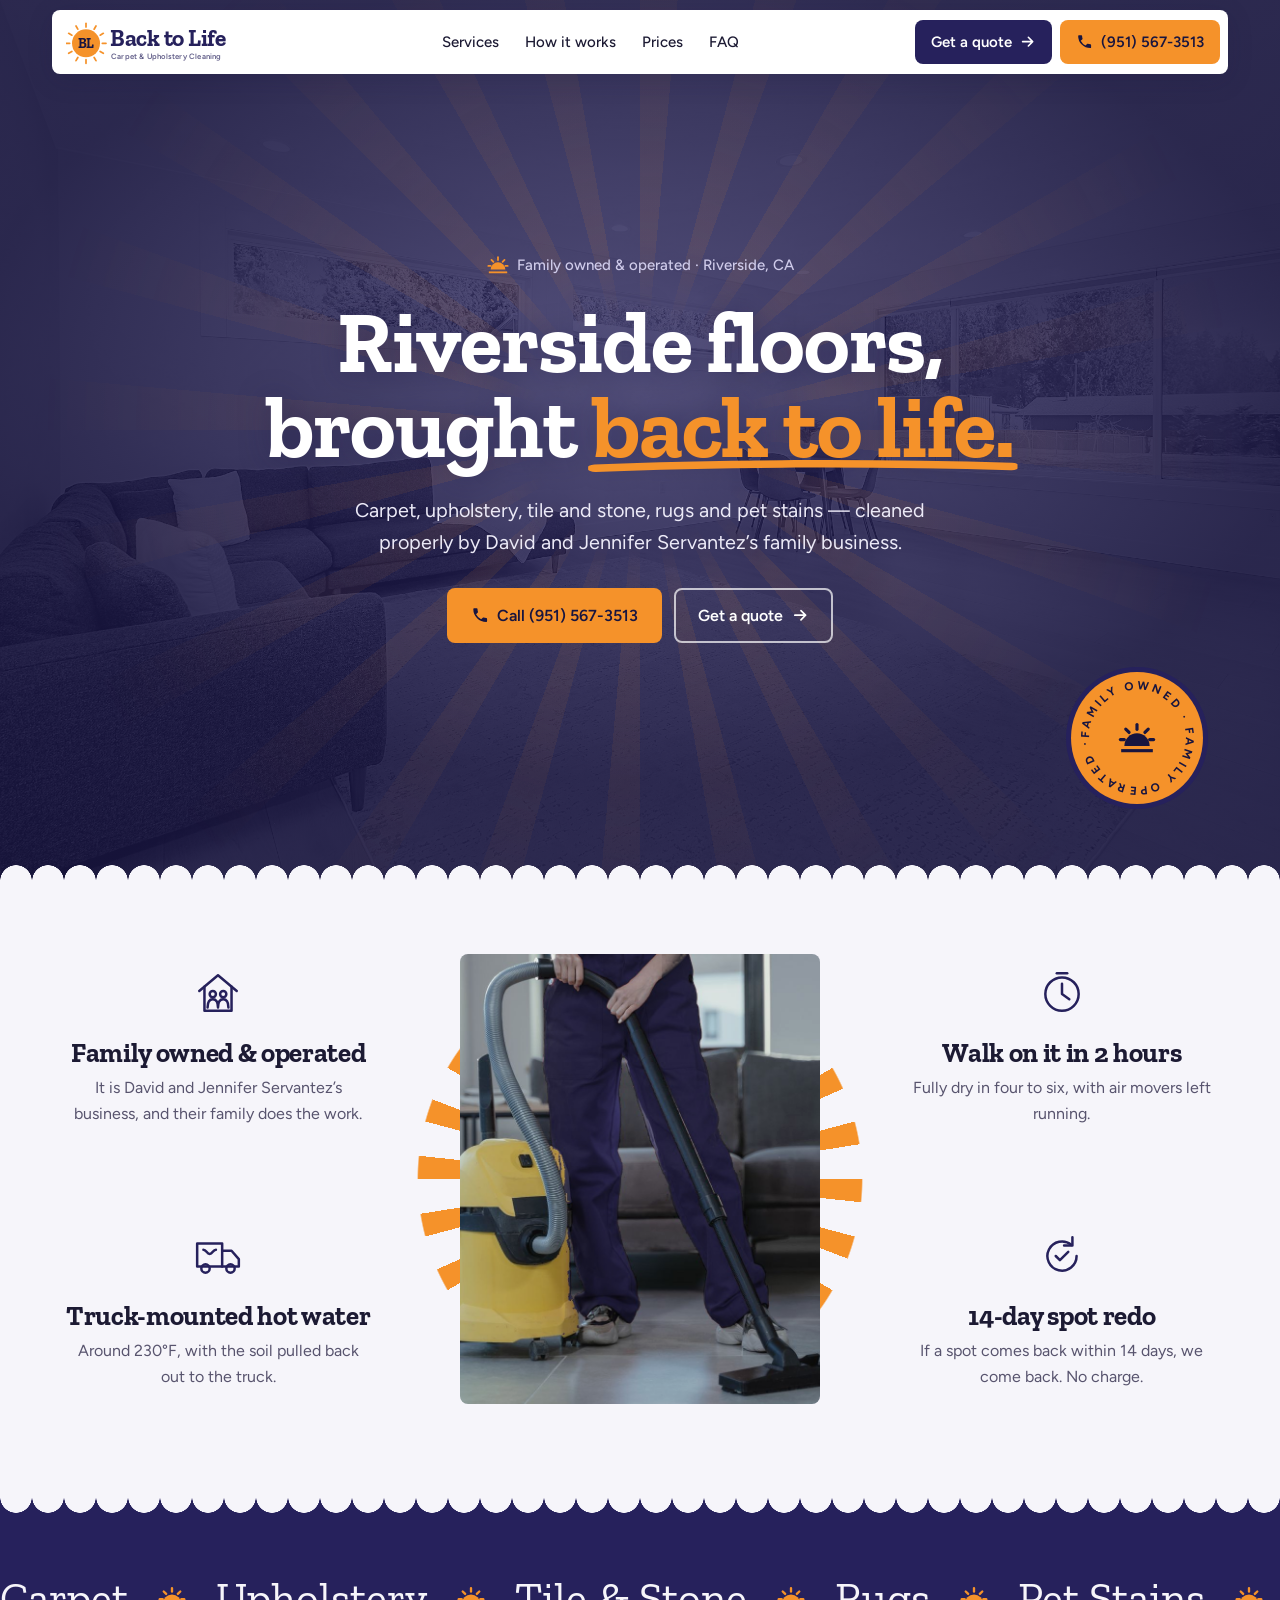
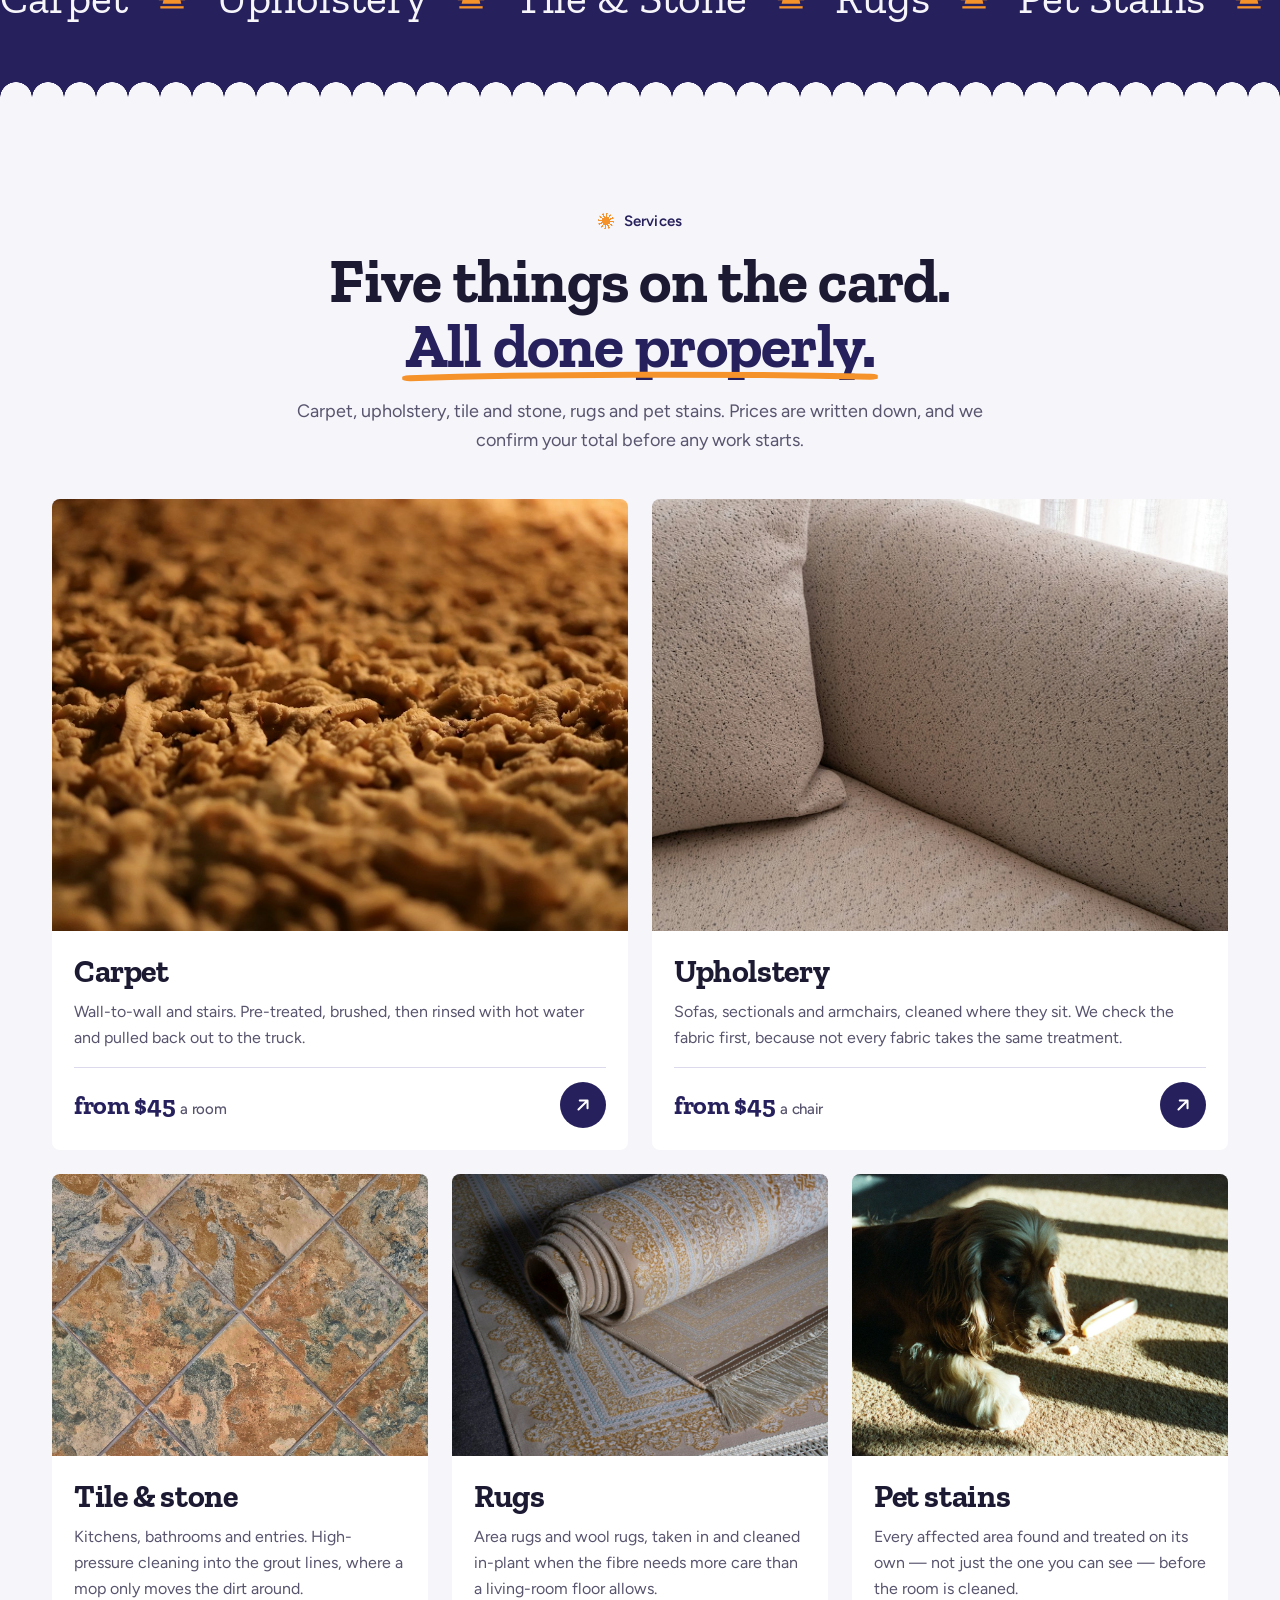
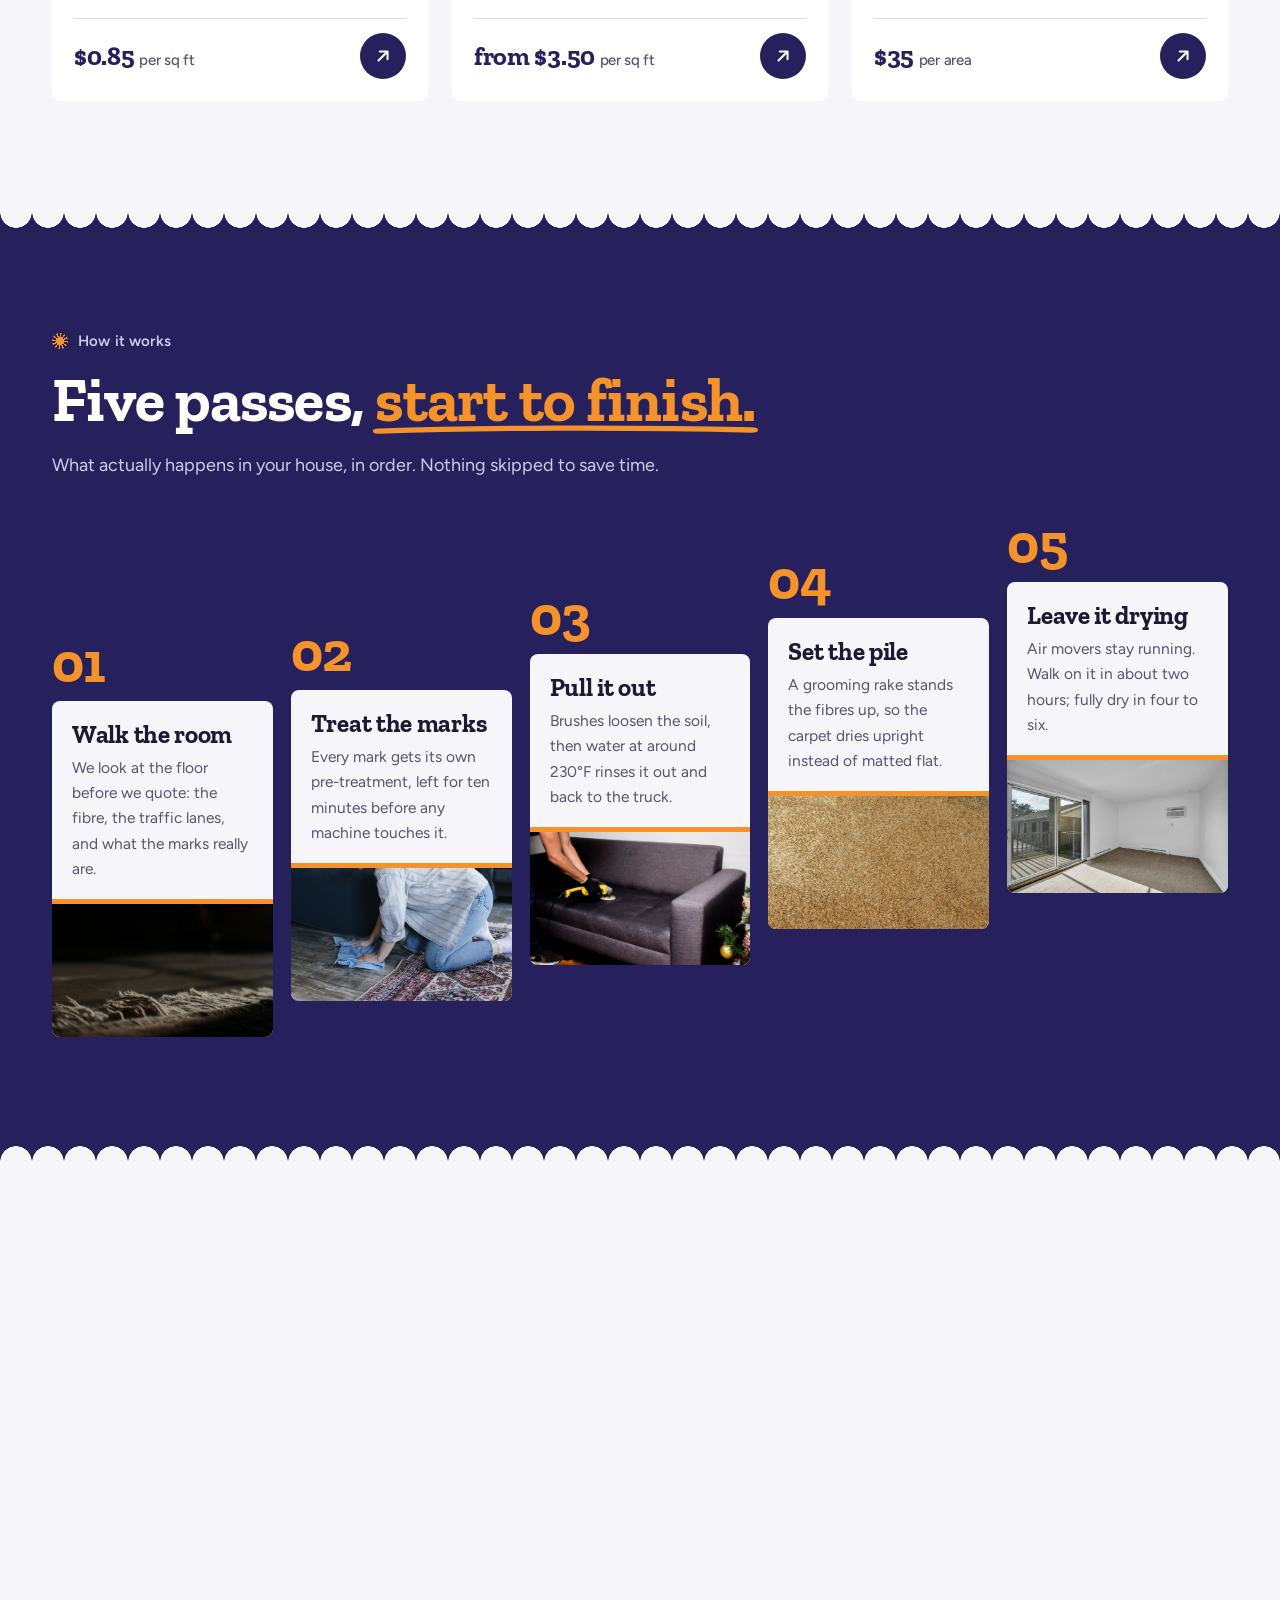
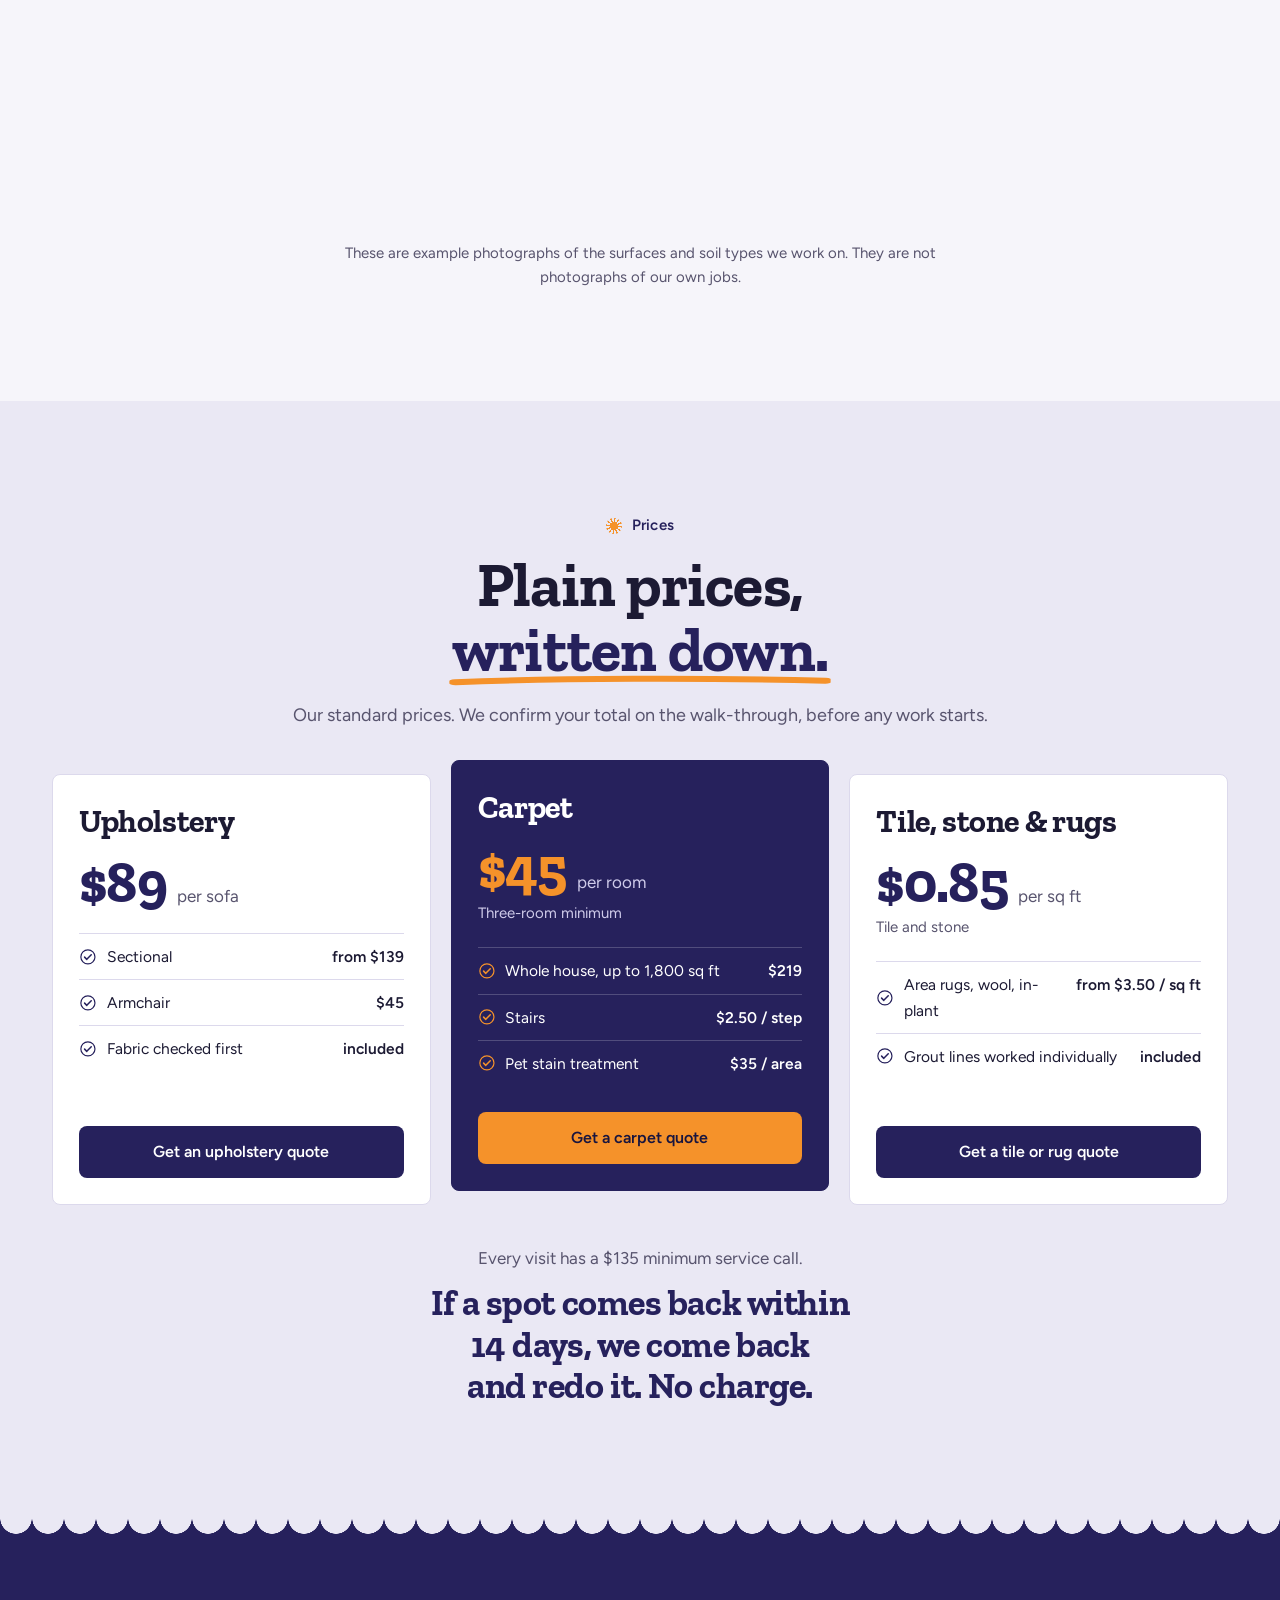
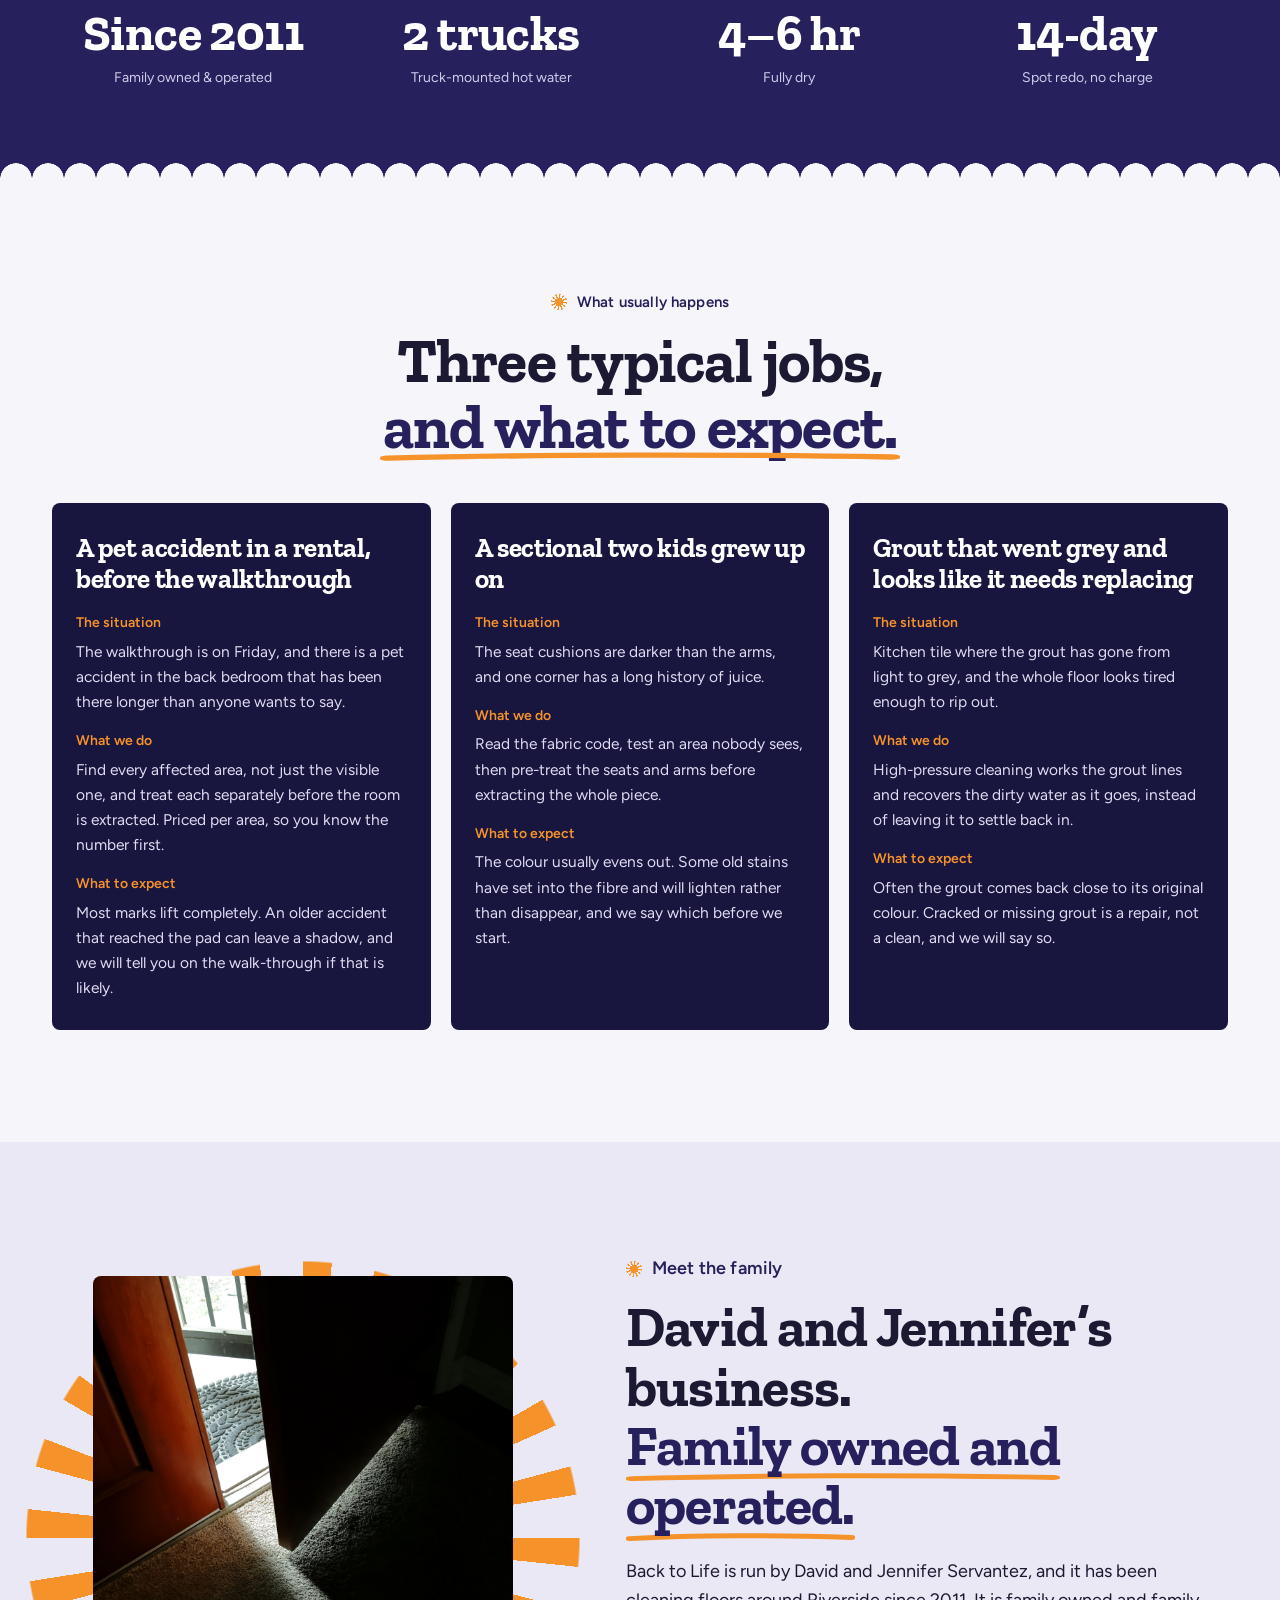
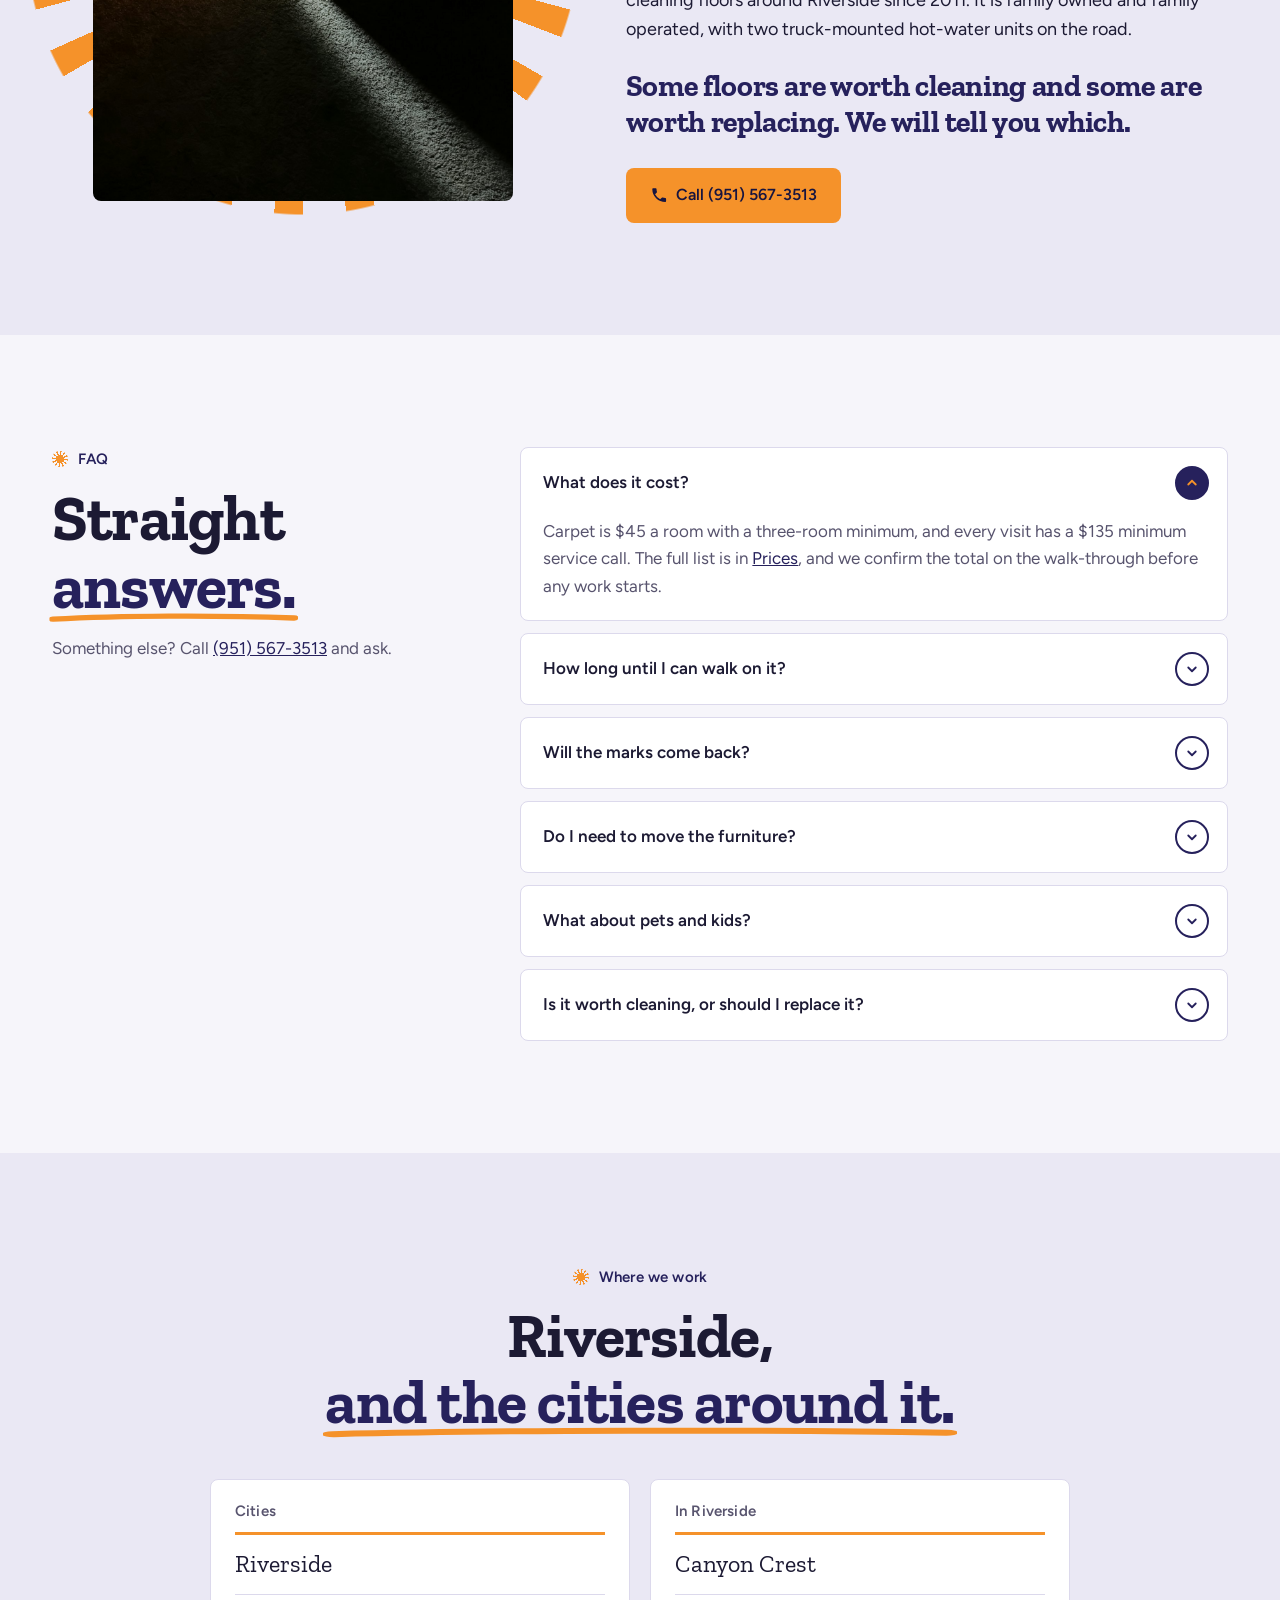
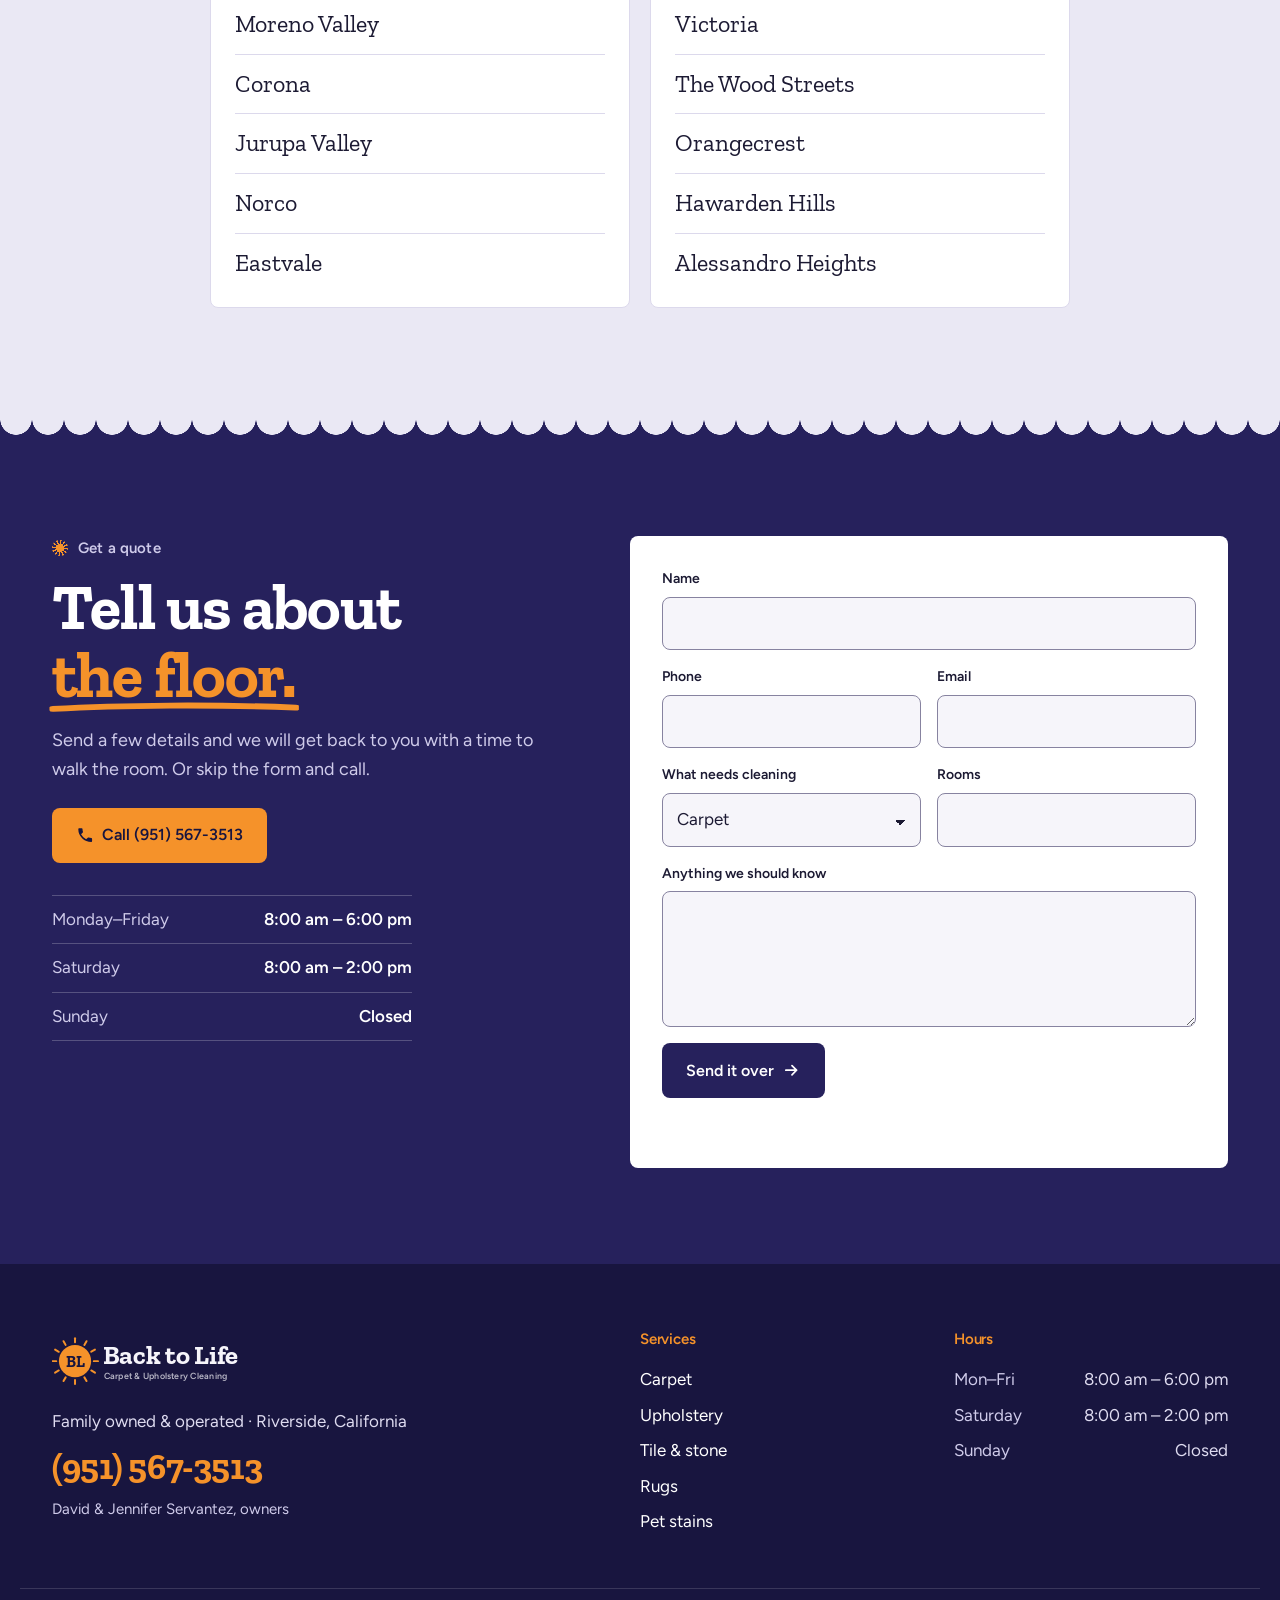
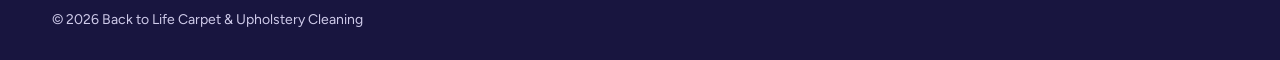
==== commit 45eb8f3f: "Preview: Concept E recoloured; add Concepts H, I and J Co-Authored-By: Claude Opus 5.5 <noreply@anth" ====
--- a/e/index.html
+++ b/e/index.html
@@ -6,7 +6,7 @@
   <title>Back to Life Carpet &amp; Upholstery Cleaning · Riverside, CA</title>
   <meta name="description" content="Family owned and operated carpet, upholstery, tile and stone, rug and pet stain cleaning in Riverside, California. Call (951) 567-3513.">
   <meta name="robots" content="noindex, nofollow">
-  <!-- CONCEPT E (citrus grove) — spec mockup for a prospect. Not launched. Same layout as Concepts A to D; new palette, type and proposed logo. Many details are illustrative — see HANDOFF-FOR-JOHN.md §0. -->
+  <!-- CONCEPT E (sunburst) — spec mockup for a prospect. Not launched. Same layout as Concepts A to D; new palette, type and proposed logo. Many details are illustrative — see HANDOFF-FOR-JOHN.md §0. -->
   <link rel="preconnect" href="https://fonts.googleapis.com">
   <link rel="preconnect" href="https://fonts.gstatic.com" crossorigin>
   <link href="https://fonts.googleapis.com/css2?family=Zilla+Slab:wght@600;700&family=Figtree:wght@400;500;600;700&display=swap" rel="stylesheet">
@@ -16,14 +16,13 @@
 <body>
   <!-- ============ SVG sprite: logo + icons ============ -->
   <svg width="0" height="0" style="position:absolute" aria-hidden="true" focusable="false">
-    <!-- Logo: CONCEPT E — a proposed refresh (an orange with a leaf). Not their mark; for discussion only. -->
+    <!-- Logo: CONCEPT E — a proposed refresh (a monogram badge in a sunburst). Not their mark; for discussion only. -->
     <symbol id="logo" viewBox="0 0 300 72">
-      <path fill="currentColor" d="M31 21 C 33 9, 44 4, 54 6 C 52 17, 42 22, 31 21 Z"/>
-      <circle cx="29" cy="44" r="22" fill="#F5922A"/>
-      <g stroke="#FCD9A8" stroke-width="2" stroke-linecap="round"><path d="M29 44 L29 28"/><path d="M29 44 L42 37"/><path d="M29 44 L42 52"/><path d="M29 44 L29 60"/><path d="M29 44 L16 52"/><path d="M29 44 L16 37"/></g>
-      <circle cx="29" cy="44" r="16.5" fill="none" stroke="#FCD9A8" stroke-width="2"/>
-      <text x="62" y="42" font-family="'Zilla Slab', Rockwell, Georgia, serif" font-weight="700" font-size="35" letter-spacing="-.4" fill="currentColor">Back to Life</text>
-      <text x="63.5" y="61" font-family="'Figtree', system-ui, sans-serif" font-weight="600" font-size="11.6" letter-spacing=".3" fill="currentColor" opacity=".72">Carpet &amp; Upholstery Cleaning</text>
+      <g stroke="#F5922A" stroke-width="2.6" stroke-linecap="round"><path d="M54.5 38.0 L60.0 38.0"/><path d="M51.2 50.2 L56.0 53.0"/><path d="M42.2 59.2 L45.0 64.0"/><path d="M30.0 62.5 L30.0 68.0"/><path d="M17.8 59.2 L15.0 64.0"/><path d="M8.8 50.2 L4.0 53.0"/><path d="M5.5 38.0 L0.0 38.0"/><path d="M8.8 25.8 L4.0 23.0"/><path d="M17.7 16.8 L15.0 12.0"/><path d="M30.0 13.5 L30.0 8.0"/><path d="M42.2 16.8 L45.0 12.0"/><path d="M51.2 25.7 L56.0 23.0"/></g>
+      <circle cx="30" cy="38" r="21" fill="#F5922A"/>
+      <text x="30" y="45.5" text-anchor="middle" font-family="'Zilla Slab', Rockwell, Georgia, serif" font-weight="700" font-size="21" letter-spacing="-.3" fill="#18153F">BL</text>
+      <text x="66" y="42" font-family="'Zilla Slab', Rockwell, Georgia, serif" font-weight="700" font-size="35" letter-spacing="-.4" fill="currentColor">Back to Life</text>
+      <text x="67.5" y="61" font-family="'Figtree', system-ui, sans-serif" font-weight="600" font-size="11.6" letter-spacing=".3" fill="currentColor" opacity=".72">Carpet &amp; Upholstery Cleaning</text>
     </symbol>
     <symbol id="i-sun" viewBox="0 0 24 24"><path fill="currentColor" d="M4 17a8 8 0 0 1 16 0z"/><g stroke="currentColor" stroke-width="2" stroke-linecap="round"><path d="M12 3.5v3"/><path d="M4.9 6.4l2.1 2.1"/><path d="M19.1 6.4 17 8.5"/><path d="M1.5 13h2.5"/><path d="M20 13h2.5"/></g><path fill="currentColor" d="M2 19h20v2H2z"/></symbol>
     <symbol id="i-phone" viewBox="0 0 24 24"><path fill="currentColor" d="M6.6 10.8a15.2 15.2 0 0 0 6.6 6.6l2.2-2.2c.3-.3.7-.4 1-.2 1.1.4 2.3.6 3.6.6.6 0 1 .4 1 1V20c0 .6-.4 1-1 1A17 17 0 0 1 3 4c0-.6.4-1 1-1h3.5c.6 0 1 .4 1 1 0 1.3.2 2.5.6 3.6.1.3 0 .7-.2 1z"/></symbol>
@@ -65,7 +64,7 @@
 
     <!-- ============ HERO ============ -->
     <section class="hero band-dark" id="top" aria-labelledby="hero-title">
-      <!-- PLACEHOLDER stock (Unsplash) — greyscale under a grove-green overlay -->
+      <!-- PLACEHOLDER stock (Unsplash) — greyscale under an indigo overlay -->
       <img class="hero-bg" src="../assets/PLACEHOLDER-hero-room.jpg" width="2400" height="1600" fetchpriority="high"
            alt="" aria-hidden="true">
       <div class="hero-scrim" aria-hidden="true"></div>
@@ -105,7 +104,7 @@
         <figure class="features-media reveal">
           <div class="sun-disc" aria-hidden="true"></div>
           <div class="frame">
-            <!-- PLACEHOLDER stock (Pexels 6195273), coveralls recoloured to grove green -->
+            <!-- PLACEHOLDER stock (Pexels 6195273), coveralls recoloured to indigo -->
             <img src="../assets/PLACEHOLDER-feature-clean-e.jpg" width="1400" height="933" loading="lazy"
                  alt="A technician in work coveralls cleaning a living-room floor beside a grey sofa">
 
--- a/e/styles.css
+++ b/e/styles.css
@@ -1,21 +1,21 @@
-/* Back to Life Carpet & Upholstery Cleaning — spec mockup, CONCEPT E (citrus grove)
-   Same layout as A to D. Riverside's own vernacular: the old citrus crate label —
-   grove green, tangerine, slab lettering, sun rays and scalloped awning edges.
+/* Back to Life Carpet & Upholstery Cleaning — spec mockup, CONCEPT E (sunburst)
+   Same layout as A to D. Old fruit-crate label energy without the fruit:
+   deep indigo and tangerine, slab lettering, sun rays and scalloped awning edges.
    Mobile-first: 768px, 1100px. Radius: 8px, held. */
 
 :root {
-  --dark:       #1F4A37;
-  --dark-deep:  #133326;
-  --ink:        #1A2A22;
+  --dark:       #26215C;
+  --dark-deep:  #18153F;
+  --ink:        #1C1A33;
   --accent:     #F5922A;
   --accent-deep:#B4560A;
-  --bg:         #F5F6EB;
-  --bg2:        #E7EBD5;
+  --bg:         #F6F5FA;
+  --bg2:        #EAE8F4;
   --white:      #FFFFFF;
-  --muted:      #4F6358;
-  --soft:       #C8DCCD;
-  --line:       #D6DDC4;
-  --shadow-rgb: 19, 51, 38;
+  --muted:      #58546E;
+  --soft:       #CFCBEA;
+  --line:       #DCD9EC;
+  --shadow-rgb: 24, 21, 63;
 
   --radius: 8px;
   --display: "Zilla Slab", Rockwell, Georgia, serif;
@@ -502,12 +502,11 @@
 .hl { color: var(--dark); }
 .band-dark .hl, .job .hl { color: var(--accent); }
 
-/* leaf before each eyebrow */
-.eyebrow::before { width: 14px; height: 14px; border-radius: 0 14px 0 14px; background: var(--dark); }
-.eyebrow-light::before, .band-dark .eyebrow::before { background: var(--accent); }
+/* a small sunburst before each eyebrow */
+.eyebrow::before { width: 16px; height: 16px; border-radius: 50%; background: radial-gradient(circle, var(--accent) 0 34%, transparent 36%), repeating-conic-gradient(var(--accent) 0 12deg, transparent 12deg 30deg); }
 
 /* the one moment: crate-label rays fan open behind the headline */
-.hero-scrim { background: radial-gradient(ellipse 70% 60% at 50% 44%, rgba(31, 74, 55, .74), rgba(19, 51, 38, .90) 75%); }
+.hero-scrim { background: radial-gradient(ellipse 70% 60% at 50% 44%, rgba(38, 33, 92, .74), rgba(24, 21, 63, .90) 75%); }
 .hero-bg { filter: grayscale(1) contrast(1.05); }
 .hero-sun {
   bottom: auto; top: 50%; width: min(170vw, 1700px);
@@ -516,18 +515,17 @@
   -webkit-mask: radial-gradient(circle, transparent 0 9%, #000 16%, transparent 50%); mask: radial-gradient(circle, transparent 0 9%, #000 16%, transparent 50%);
 }
 @keyframes sunrise { from { transform: translate(-50%, -50%) rotate(-14deg) scale(.6); opacity: 0; } to { transform: translate(-50%, -50%); opacity: 1; } }
-.hero-lede { color: #E6EFE8; text-wrap: balance; }
+.hero-lede { color: #ECEAF7; text-wrap: balance; }
 .kicker .ico { color: var(--accent); }
 
-/* an orange slice behind the feature photo */
-.sun-disc { background: radial-gradient(circle, transparent 0 53%, var(--accent-deep) 53.4% 58%, transparent 58.4%),
-  repeating-conic-gradient(var(--accent) 0 26deg, #FCD9A8 26deg 30deg);
+/* a tangerine sunburst behind the feature photo */
+.sun-disc { background: repeating-conic-gradient(var(--accent) 0 6deg, transparent 6deg 15deg);
   -webkit-mask: radial-gradient(circle, #000 0 58%, transparent 58.4%); mask: radial-gradient(circle, #000 0 58%, transparent 58.4%); }
 
 .btn-accent, .btn-accent:hover, .call-bar a { color: var(--dark-deep); }
 .btn-accent:hover { background: #E57F14; }
 .stamp-ring text, .stamp-sun { fill: var(--dark-deep); color: var(--dark-deep); }
-.job dd { color: #D9E6DD; }
-.site-footer { color: #D9E6DD; }
-.field input, .field select, .field textarea { border-color: #7E9186; }
+.job dd { color: #DEDBF0; }
+.site-footer { color: #DEDBF0; }
+.field input, .field select, .field textarea { border-color: #8783A0; }
 .price-card-dark .price-big span { color: var(--accent); }
